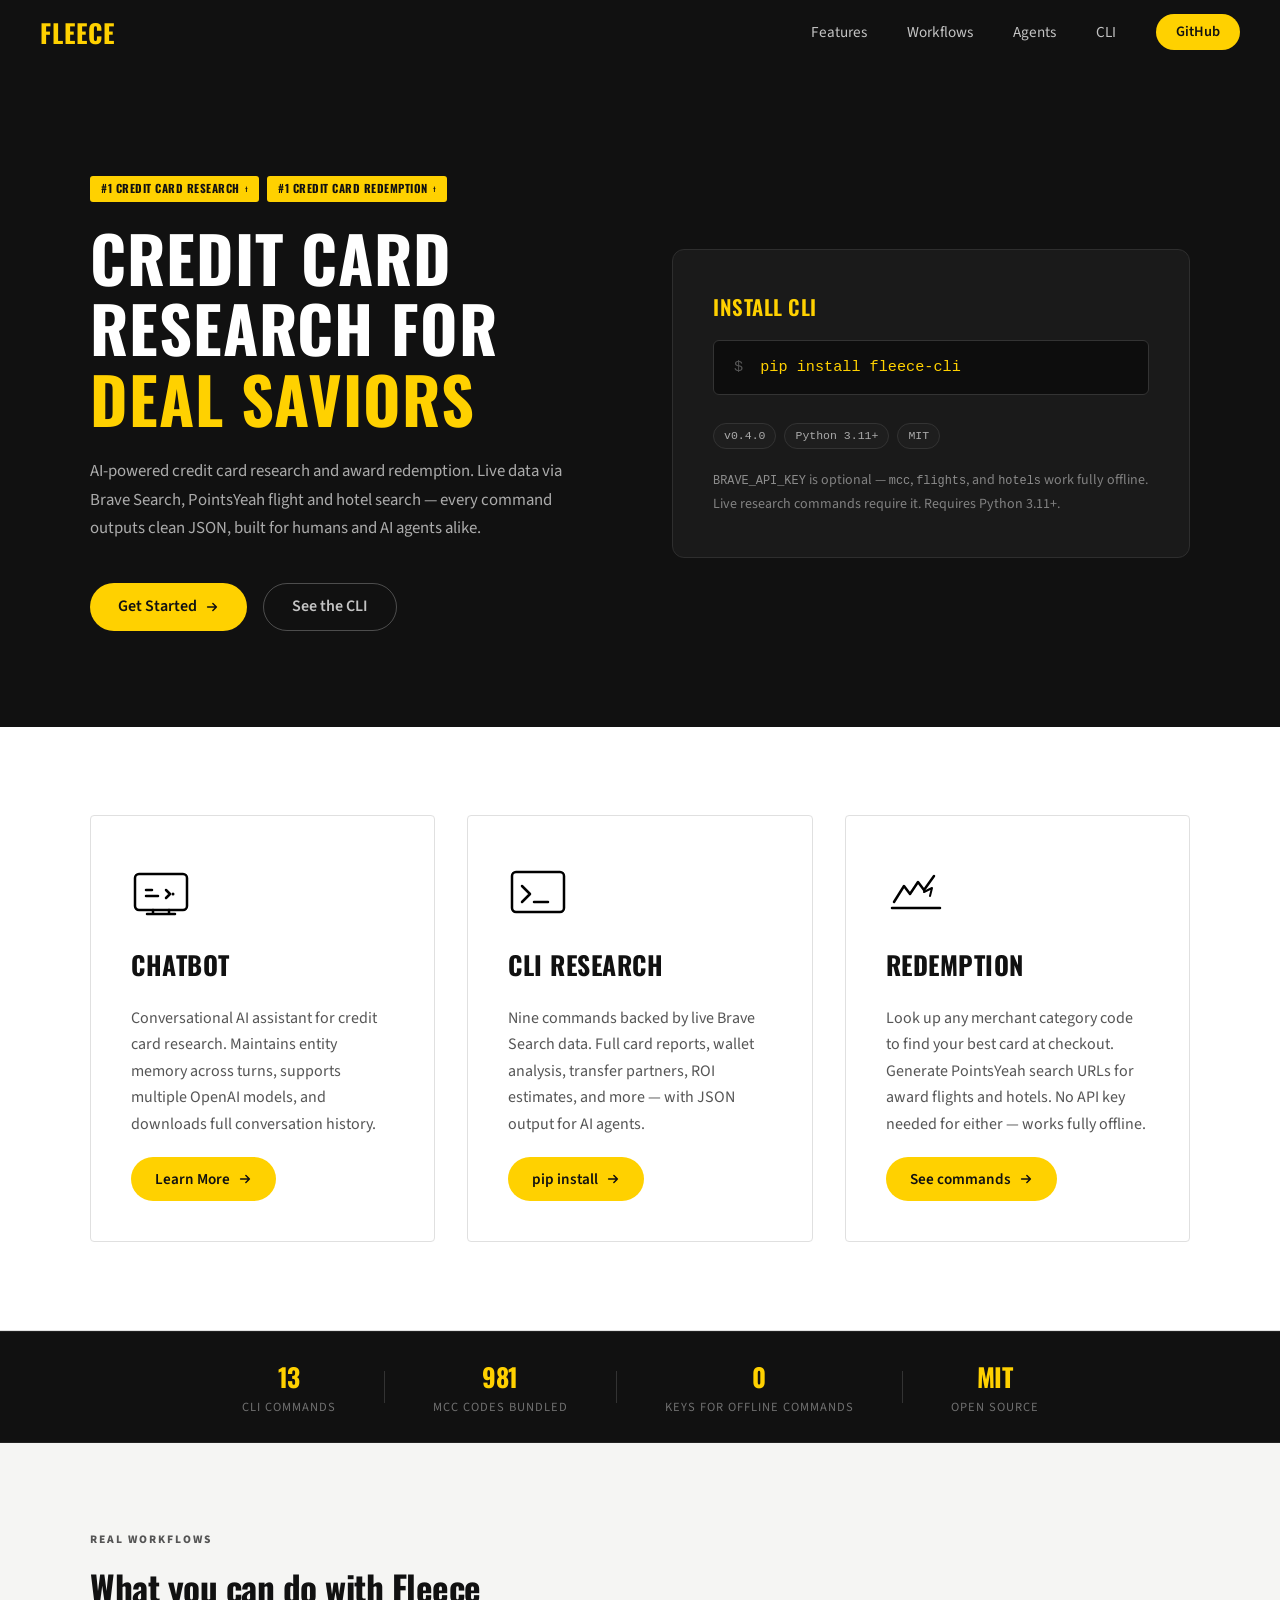
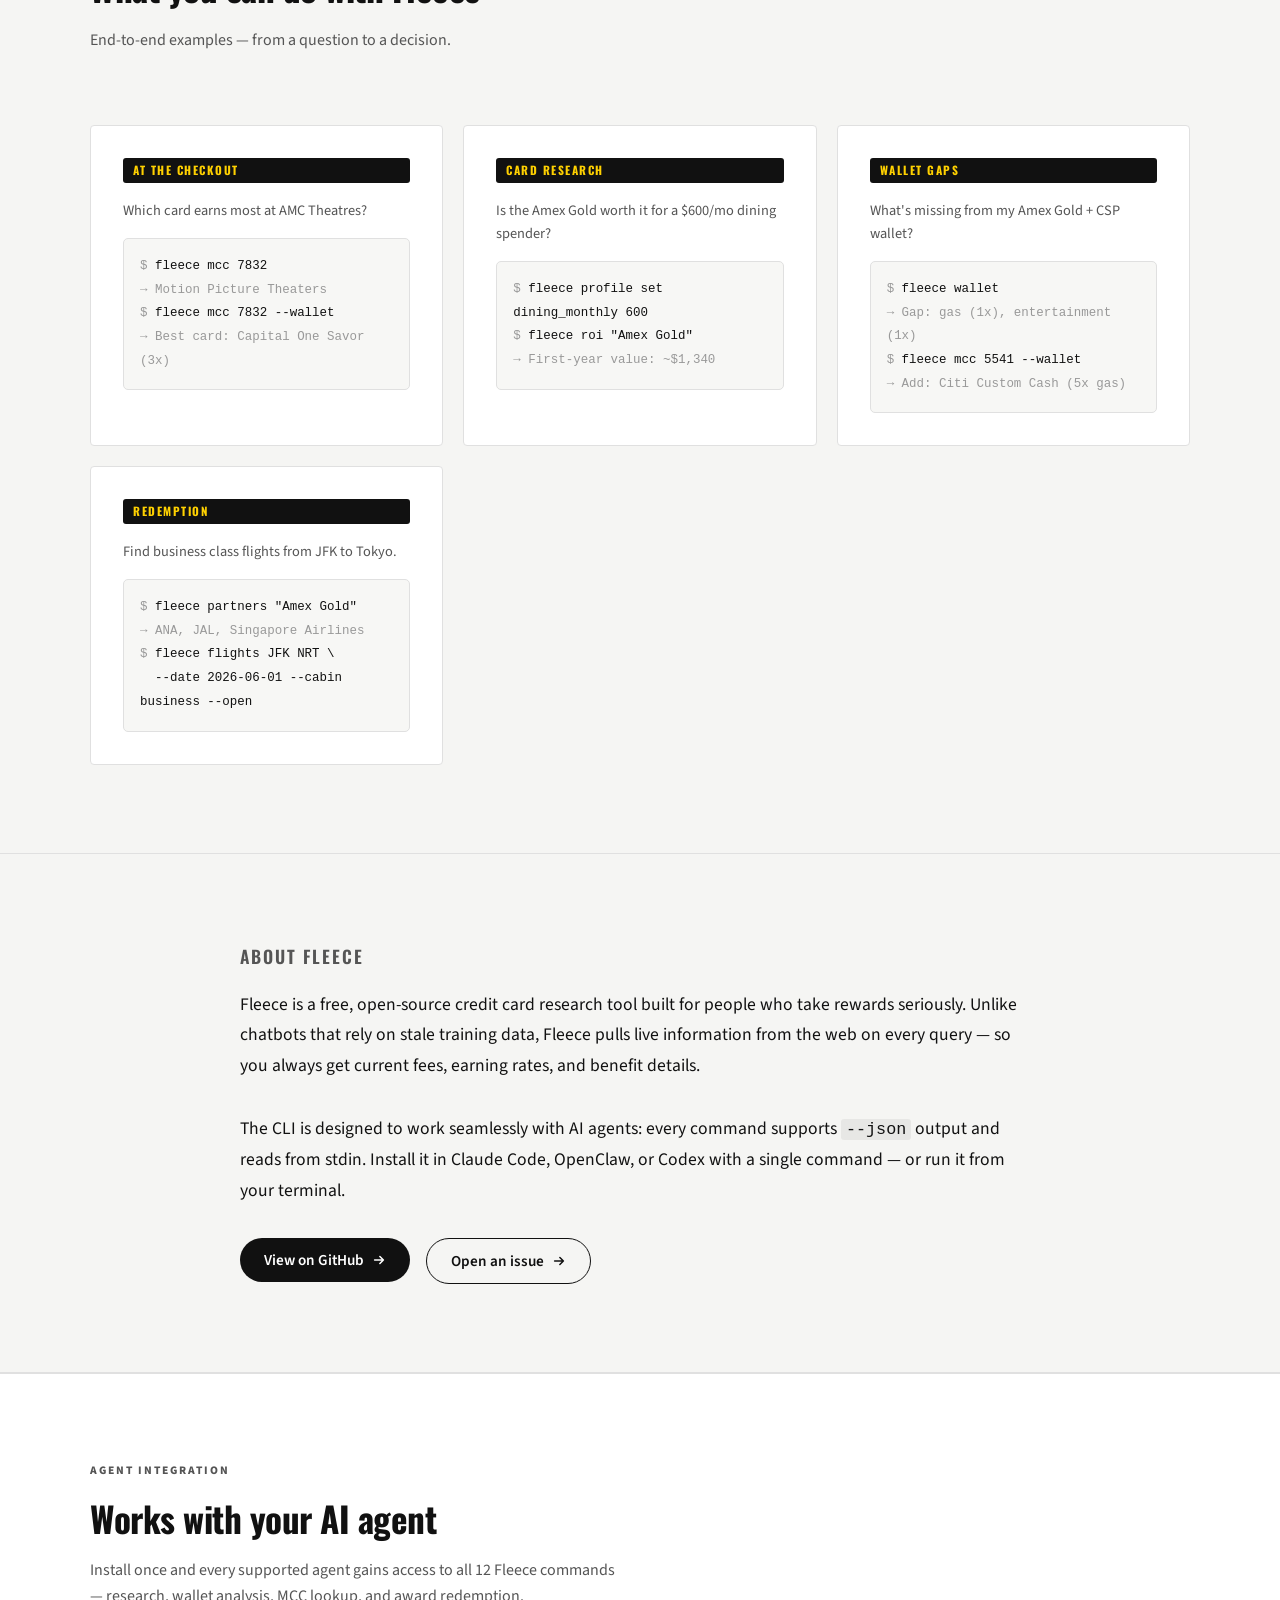
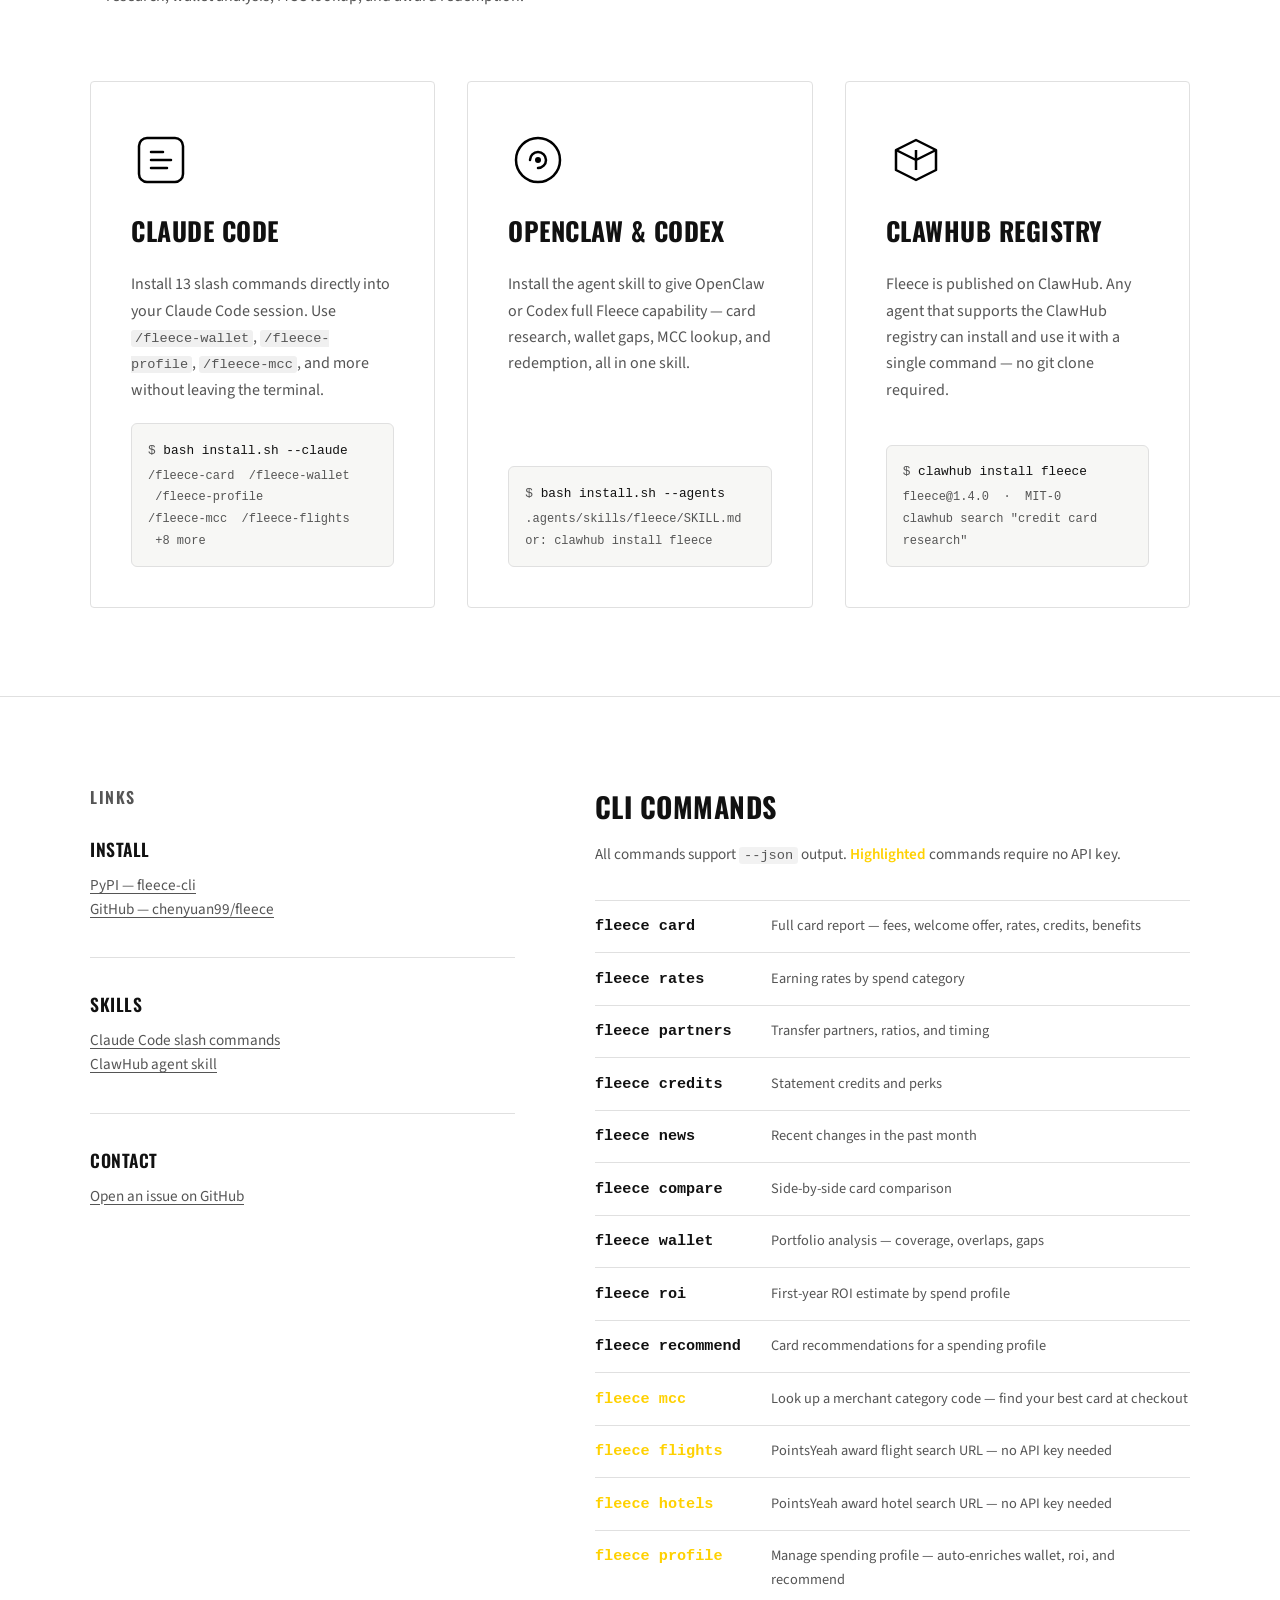
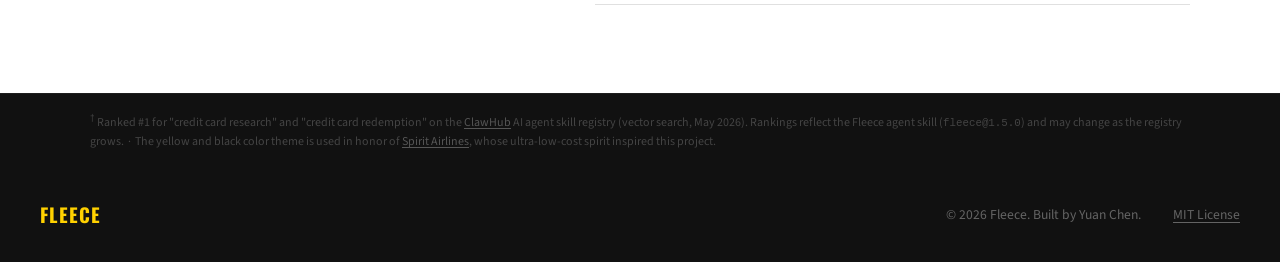
==== docs/index.html @ 9d98e30f "Add Spirit Airlines color tribute to footnote Co-Authored-By: Claude Sonnet 4.6 (1M context) <norepl" ====
<!DOCTYPE html>
<html lang="en">
<head>
  <meta charset="UTF-8" />
  <meta name="viewport" content="width=device-width, initial-scale=1.0" />

  <!-- Primary SEO -->
  <title>Fleece — Credit Card Research CLI & Rewards Optimizer</title>
  <meta name="description" content="Fleece is a free, open-source CLI that researches credit cards with live data. Compare Chase, Amex, Citi, and Capital One cards — earning rates, transfer partners, statement credits, ROI, and MCC-level merchant lookup. pip install fleece-cli." />
  <meta name="robots" content="index, follow" />
  <meta name="author" content="Yuan Chen" />
  <link rel="canonical" href="https://getfleece.io/" />
  <meta name="google-site-verification" content="9DkACCiooe0-omtkzGJUZJPqoG0HAj4QejFEom9wrGA" />

  <!-- Open Graph -->
  <meta property="og:type" content="website" />
  <meta property="og:url" content="https://getfleece.io/" />
  <meta property="og:title" content="Fleece — Credit Card Research CLI & Rewards Optimizer" />
  <meta property="og:description" content="Research credit cards with live data. Compare Chase, Amex, Citi, Capital One — earning rates, transfer partners, ROI, MCC lookup, and award flight search. Free and open source." />
  <meta property="og:site_name" content="Fleece" />

  <!-- Twitter Card -->
  <meta name="twitter:card" content="summary" />
  <meta name="twitter:title" content="Fleece — Credit Card Research CLI & Rewards Optimizer" />
  <meta name="twitter:description" content="Research credit cards with live data. Compare Chase, Amex, Citi, Capital One — earning rates, transfer partners, ROI, MCC lookup, and award flight search. Free and open source." />

  <!-- JSON-LD Structured Data -->
  <script type="application/ld+json">
  {
    "@context": "https://schema.org",
    "@type": "SoftwareApplication",
    "name": "Fleece",
    "alternateName": "fleece-cli",
    "applicationCategory": "FinanceApplication",
    "operatingSystem": "macOS, Linux, Windows",
    "programmingLanguage": "Python",
    "offers": {
      "@type": "Offer",
      "price": "0",
      "priceCurrency": "USD"
    },
    "description": "Fleece is an open-source credit card research CLI. Look up earning rates, transfer partners, statement credits, annual fees, and first-year ROI for Chase, Amex, Citi, Capital One, and all major US issuers. Includes offline MCC merchant category lookup and PointsYeah award flight and hotel search.",
    "url": "https://getfleece.io/",
    "downloadUrl": "https://pypi.org/project/fleece-cli/",
    "softwareVersion": "0.3.0",
    "license": "https://github.com/chenyuan99/fleece/blob/main/LICENSE",
    "codeRepository": "https://github.com/chenyuan99/fleece",
    "author": {
      "@type": "Person",
      "name": "Yuan Chen"
    },
    "keywords": "credit card research, rewards optimizer, transfer partners, MCC lookup, Chase Sapphire, Amex Gold, Citi, Capital One, points miles cash back"
  }
  </script>

  <link rel="preconnect" href="https://fonts.googleapis.com">
  <link rel="preconnect" href="https://fonts.gstatic.com" crossorigin>
  <link href="https://fonts.googleapis.com/css2?family=Oswald:wght@400;600;700&family=Source+Sans+3:wght@400;600&display=swap" rel="stylesheet">
  <style>
    *, *::before, *::after { box-sizing: border-box; margin: 0; padding: 0; }

    :root {
      --yellow: #FFD100;
      --black:  #111111;
      --white:  #FFFFFF;
      --gray:   #F5F5F3;
      --mid:    #555555;
      --border: #E0E0E0;
      --font-head: 'Oswald', sans-serif;
      --font-body: 'Source Sans 3', sans-serif;
    }

    html { scroll-behavior: smooth; }

    body {
      font-family: var(--font-body);
      font-size: 18px;
      color: var(--black);
      background: var(--white);
      line-height: 1.6;
    }

    a { color: inherit; }

    /* ── NAV ──────────────────────────────────── */
    nav {
      background: var(--black);
      display: flex;
      align-items: center;
      justify-content: space-between;
      padding: 0 2.5rem;
      height: 64px;
    }

    .nav-logo {
      font-family: var(--font-head);
      font-size: 1.6rem;
      font-weight: 700;
      color: var(--yellow);
      text-decoration: none;
      letter-spacing: 1px;
      text-transform: uppercase;
    }

    .nav-links {
      list-style: none;
      display: flex;
      gap: 2.5rem;
      align-items: center;
    }

    .nav-links a {
      font-family: var(--font-body);
      font-size: 0.95rem;
      color: rgba(255,255,255,0.75);
      text-decoration: none;
      transition: color 0.15s;
    }

    .nav-links a:hover { color: var(--yellow); }

    .nav-links .btn-pill {
      background: var(--yellow);
      color: var(--black);
      padding: 0.45rem 1.25rem;
      border-radius: 100px;
      font-weight: 600;
      font-size: 0.9rem;
    }

    .nav-links .btn-pill:hover { background: #e6bc00; color: var(--black); }

    /* ── HERO ─────────────────────────────────── */
    .hero {
      background: var(--black);
      padding: 7rem 2.5rem 6rem;
    }

    .hero-inner {
      max-width: 1100px;
      margin: 0 auto;
      display: grid;
      grid-template-columns: 1fr 1fr;
      gap: 4rem;
      align-items: center;
    }

    @media (max-width: 768px) {
      .hero-inner { grid-template-columns: 1fr; }
    }

    .hero h1 {
      font-family: var(--font-head);
      font-size: clamp(2.6rem, 5vw, 4rem);
      font-weight: 700;
      text-transform: uppercase;
      color: var(--white);
      line-height: 1.1;
      letter-spacing: 1px;
      margin-bottom: 1.5rem;
    }

    .hero h1 span { color: var(--yellow); }

    .hero p {
      color: rgba(255,255,255,0.65);
      font-size: 1.05rem;
      max-width: 480px;
      margin-bottom: 2.5rem;
      line-height: 1.7;
    }

    .hero-actions {
      display: flex;
      gap: 1rem;
      flex-wrap: wrap;
    }

    .btn-pill-dark {
      display: inline-flex;
      align-items: center;
      gap: 8px;
      background: var(--yellow);
      color: var(--black);
      padding: 0.65rem 1.75rem;
      border-radius: 100px;
      font-family: var(--font-body);
      font-size: 1rem;
      font-weight: 600;
      text-decoration: none;
      transition: background 0.15s;
    }

    .btn-pill-dark:hover { background: #e6bc00; }

    .btn-pill-outline {
      display: inline-flex;
      align-items: center;
      gap: 8px;
      background: transparent;
      color: rgba(255,255,255,0.75);
      padding: 0.65rem 1.75rem;
      border-radius: 100px;
      border: 1.5px solid rgba(255,255,255,0.25);
      font-family: var(--font-body);
      font-size: 1rem;
      font-weight: 600;
      text-decoration: none;
      transition: border-color 0.15s, color 0.15s;
    }

    .btn-pill-outline:hover { border-color: var(--yellow); color: var(--yellow); }

    /* hero right: install box */
    .hero-install-box {
      background: #1a1a1a;
      border: 1px solid #2e2e2e;
      border-radius: 12px;
      padding: 2.5rem;
    }

    .hero-install-box h2 {
      font-family: var(--font-head);
      font-size: 1.3rem;
      font-weight: 600;
      text-transform: uppercase;
      color: var(--yellow);
      letter-spacing: 0.5px;
      margin-bottom: 1rem;
    }

    .install-cmd {
      background: #0d0d0d;
      border: 1px solid #333;
      border-radius: 6px;
      padding: 0.9rem 1.25rem;
      font-family: 'Courier New', monospace;
      font-size: 0.95rem;
      color: var(--yellow);
      margin-bottom: 1.75rem;
    }

    .install-cmd span { color: #555; margin-right: 0.5rem; }

    .hero-install-box p {
      color: rgba(255,255,255,0.45);
      font-size: 0.875rem;
      margin: 0;
    }

    /* ── ICON CARDS SECTION ───────────────────── */
    .cards-section {
      background: var(--white);
      padding: 5.5rem 2.5rem;
      border-bottom: 1px solid var(--border);
    }

    .cards-inner {
      max-width: 1100px;
      margin: 0 auto;
      display: grid;
      grid-template-columns: 1fr 1fr;
      gap: 2rem;
    }

    @media (max-width: 768px) {
      .cards-inner { grid-template-columns: 1fr; }
    }

    .card {
      background: var(--white);
      border: 1.5px solid var(--border);
      border-radius: 4px;
      padding: 3rem 2.5rem 2.5rem;
      display: flex;
      flex-direction: column;
      gap: 1.25rem;
      transition: border-color 0.2s;
    }

    .card:hover { border-color: var(--black); }

    .card-icon {
      width: 60px;
      height: 60px;
      color: var(--black);
    }

    .card h3 {
      font-family: var(--font-head);
      font-size: 1.6rem;
      font-weight: 700;
      text-transform: uppercase;
      letter-spacing: 0.5px;
    }

    .card p {
      font-size: 1rem;
      color: var(--mid);
      line-height: 1.65;
      flex: 1;
    }

    .btn-arrow {
      display: inline-flex;
      align-items: center;
      gap: 8px;
      background: var(--yellow);
      color: var(--black);
      padding: 0.6rem 1.5rem;
      border-radius: 100px;
      font-family: var(--font-body);
      font-size: 0.95rem;
      font-weight: 600;
      text-decoration: none;
      align-self: flex-start;
      transition: background 0.15s;
    }

    .btn-arrow:hover { background: #e6bc00; }

    .btn-arrow svg { width: 14px; height: 14px; flex-shrink: 0; }

    /* ── ANNOUNCEMENT SECTION ─────────────────── */
    .announcement {
      background: var(--gray);
      padding: 5.5rem 2.5rem;
      border-bottom: 1px solid var(--border);
    }

    .announcement-inner {
      max-width: 800px;
      margin: 0 auto;
    }

    .announcement h2 {
      font-family: var(--font-head);
      font-size: 1.1rem;
      font-weight: 600;
      text-transform: uppercase;
      letter-spacing: 2px;
      color: var(--mid);
      margin-bottom: 1.25rem;
    }

    .announcement p {
      font-size: 1.1rem;
      color: var(--black);
      line-height: 1.75;
      margin-bottom: 2rem;
    }

    /* ── CONTACT SPLIT ────────────────────────── */
    .contact-section {
      background: var(--white);
      padding: 5.5rem 2.5rem;
    }

    .contact-inner {
      max-width: 1100px;
      margin: 0 auto;
      display: grid;
      grid-template-columns: 1fr 1.4fr;
      gap: 5rem;
      align-items: start;
    }

    @media (max-width: 768px) {
      .contact-inner { grid-template-columns: 1fr; gap: 2.5rem; }
    }

    .contact-section h2 {
      font-family: var(--font-head);
      font-size: 1.75rem;
      font-weight: 700;
      text-transform: uppercase;
      letter-spacing: 0.5px;
      margin-bottom: 0.75rem;
    }

    .contact-section > .contact-inner > div > p {
      color: var(--mid);
      font-size: 0.95rem;
      line-height: 1.65;
      margin-bottom: 2rem;
    }

    .cmd-list {
      display: flex;
      flex-direction: column;
      gap: 0;
    }

    .cmd-row {
      display: flex;
      align-items: baseline;
      gap: 1rem;
      padding: 0.85rem 0;
      border-bottom: 1px solid var(--border);
    }

    .cmd-row:first-child { border-top: 1px solid var(--border); }

    .cmd-name {
      font-family: 'Courier New', monospace;
      font-size: 0.95rem;
      font-weight: 700;
      color: var(--black);
      min-width: 160px;
    }

    .cmd-desc {
      font-size: 0.9rem;
      color: var(--mid);
    }

    .contact-left h2 {
      font-family: var(--font-head);
      font-size: 1rem;
      font-weight: 600;
      text-transform: uppercase;
      letter-spacing: 1.5px;
      color: var(--mid);
      margin-bottom: 1.5rem;
    }

    .link-block {
      margin-bottom: 2.25rem;
    }

    .link-block h3 {
      font-family: var(--font-head);
      font-size: 1.1rem;
      font-weight: 600;
      text-transform: uppercase;
      letter-spacing: 0.5px;
      margin-bottom: 0.6rem;
    }

    .link-block a {
      font-size: 0.95rem;
      color: var(--mid);
      text-decoration: underline;
      text-underline-offset: 3px;
      display: block;
      line-height: 1.6;
    }

    .link-block a:hover { color: var(--black); }

    hr.divider {
      border: none;
      border-top: 1px solid var(--border);
      margin: 2rem 0;
    }

    /* ── FOOTER ───────────────────────────────── */
    footer {
      background: var(--black);
      padding: 2rem 2.5rem;
      display: flex;
      align-items: center;
      justify-content: space-between;
      gap: 1rem;
      flex-wrap: wrap;
    }

    .footer-logo {
      font-family: var(--font-head);
      font-size: 1.2rem;
      font-weight: 700;
      color: var(--yellow);
      text-transform: uppercase;
      letter-spacing: 1px;
      text-decoration: none;
    }

    .footer-right {
      display: flex;
      align-items: center;
      gap: 2rem;
    }

    .footer-copy {
      color: rgba(255,255,255,0.35);
      font-size: 0.85rem;
    }

    .footer-right a {
      color: rgba(255,255,255,0.35);
      font-size: 0.85rem;
      text-decoration: underline;
      text-underline-offset: 3px;
    }

    .footer-right a:hover { color: var(--yellow); }
  </style>
</head>
<body>

<!-- NAV -->
<nav>
  <a class="nav-logo" href="#">Fleece</a>
  <ul class="nav-links">
    <li><a href="#features">Features</a></li>
    <li><a href="#workflows">Workflows</a></li>
    <li><a href="#agents">Agents</a></li>
    <li><a href="#commands">CLI</a></li>
    <li><a href="https://github.com/chenyuan99/fleece" target="_blank" class="btn-pill">GitHub</a></li>
  </ul>
</nav>

<!-- HERO -->
<section class="hero">
  <div class="hero-inner">
    <div>
      <div style="display:flex;gap:8px;margin-bottom:1.25rem;flex-wrap:wrap;">
        <span style="display:inline-flex;align-items:center;gap:5px;background:var(--yellow);color:var(--black);font-family:var(--font-head);font-size:0.7rem;font-weight:700;letter-spacing:0.5px;text-transform:uppercase;padding:4px 11px;border-radius:3px;">#1 Credit Card Research <sup style="font-size:0.6em;">†</sup></span>
        <span style="display:inline-flex;align-items:center;gap:5px;background:var(--yellow);color:var(--black);font-family:var(--font-head);font-size:0.7rem;font-weight:700;letter-spacing:0.5px;text-transform:uppercase;padding:4px 11px;border-radius:3px;">#1 Credit Card Redemption <sup style="font-size:0.6em;">†</sup></span>
      </div>
      <h1>Credit card research for <span>deal saviors</span></h1>
      <p>AI-powered credit card research and award redemption. Live data via Brave Search, PointsYeah flight and hotel search — every command outputs clean JSON, built for humans and AI agents alike.</p>
      <div class="hero-actions">
        <a class="btn-pill-dark" href="https://github.com/chenyuan99/fleece" target="_blank">
          Get Started
          <svg viewBox="0 0 16 16" fill="none" width="14" height="14"><path d="M3 8h10M9 4l4 4-4 4" stroke="currentColor" stroke-width="1.75" stroke-linecap="round" stroke-linejoin="round"/></svg>
        </a>
        <a class="btn-pill-outline" href="#commands">See the CLI</a>
      </div>
    </div>
    <div class="hero-install-box">
      <h2>Install CLI</h2>
      <div class="install-cmd"><span>$</span> pip install fleece-cli</div>
      <div style="display:flex;gap:8px;margin-bottom:1.25rem;flex-wrap:wrap;">
        <span style="background:#1e1e1e;border:1px solid #333;color:#aaa;font-family:'Courier New',monospace;font-size:0.72rem;padding:3px 10px;border-radius:20px;">v0.4.0</span>
        <span style="background:#1e1e1e;border:1px solid #333;color:#aaa;font-family:'Courier New',monospace;font-size:0.72rem;padding:3px 10px;border-radius:20px;">Python 3.11+</span>
        <span style="background:#1e1e1e;border:1px solid #333;color:#aaa;font-family:'Courier New',monospace;font-size:0.72rem;padding:3px 10px;border-radius:20px;">MIT</span>
      </div>
      <p><code style="color:rgba(255,255,255,0.5);font-size:0.85em">BRAVE_API_KEY</code> is optional — <code style="color:rgba(255,255,255,0.5);font-size:0.85em">mcc</code>, <code style="color:rgba(255,255,255,0.5);font-size:0.85em">flights</code>, and <code style="color:rgba(255,255,255,0.5);font-size:0.85em">hotels</code> work fully offline. Live research commands require it. Requires Python 3.11+.</p>
    </div>
  </div>
</section>

<!-- FEATURE CARDS -->
<section class="cards-section" id="features">
  <div class="cards-inner" style="grid-template-columns: repeat(3, 1fr);">

    <div class="card">
      <svg class="card-icon" viewBox="0 0 60 60" fill="none" xmlns="http://www.w3.org/2000/svg">
        <rect x="4" y="10" width="52" height="36" rx="4" stroke="black" stroke-width="2.5"/>
        <path d="M15 26h6M15 32h12M35 26l4 4-4 4" stroke="black" stroke-width="2.5" stroke-linecap="round" stroke-linejoin="round"/>
        <circle cx="42" cy="30" r="1.5" fill="black"/>
        <path d="M22 46v4M38 46v4M16 50h28" stroke="black" stroke-width="2.5" stroke-linecap="round"/>
      </svg>
      <h3>Chatbot</h3>
      <p>Conversational AI assistant for credit card research. Maintains entity memory across turns, supports multiple OpenAI models, and downloads full conversation history.</p>
      <a class="btn-arrow" href="https://github.com/chenyuan99/fleece" target="_blank">
        Learn More
        <svg viewBox="0 0 16 16" fill="none"><path d="M3 8h10M9 4l4 4-4 4" stroke="currentColor" stroke-width="1.75" stroke-linecap="round" stroke-linejoin="round"/></svg>
      </a>
    </div>

    <div class="card">
      <svg class="card-icon" viewBox="0 0 60 60" fill="none" xmlns="http://www.w3.org/2000/svg">
        <rect x="4" y="8" width="52" height="40" rx="4" stroke="black" stroke-width="2.5"/>
        <path d="M14 22l8 8-8 8M26 38h14" stroke="black" stroke-width="2.5" stroke-linecap="round" stroke-linejoin="round"/>
      </svg>
      <h3>CLI Research</h3>
      <p>Nine commands backed by live Brave Search data. Full card reports, wallet analysis, transfer partners, ROI estimates, and more — with JSON output for AI agents.</p>
      <a class="btn-arrow" href="https://pypi.org/project/fleece-cli/" target="_blank">
        pip install
        <svg viewBox="0 0 16 16" fill="none"><path d="M3 8h10M9 4l4 4-4 4" stroke="currentColor" stroke-width="1.75" stroke-linecap="round" stroke-linejoin="round"/></svg>
      </a>
    </div>

    <div class="card">
      <svg class="card-icon" viewBox="0 0 60 60" fill="none" xmlns="http://www.w3.org/2000/svg">
        <path d="M8 38l10-16 6 8 8-12 6 8 10-14" stroke="black" stroke-width="2.5" stroke-linecap="round" stroke-linejoin="round"/>
        <path d="M6 44h48" stroke="black" stroke-width="2.5" stroke-linecap="round"/>
        <path d="M38 28l8-4-2 8" stroke="black" stroke-width="2" stroke-linecap="round" stroke-linejoin="round"/>
      </svg>
      <h3>Redemption</h3>
      <p>Look up any merchant category code to find your best card at checkout. Generate PointsYeah search URLs for award flights and hotels. No API key needed for either — works fully offline.</p>
      <a class="btn-arrow" href="#commands" >
        See commands
        <svg viewBox="0 0 16 16" fill="none"><path d="M3 8h10M9 4l4 4-4 4" stroke="currentColor" stroke-width="1.75" stroke-linecap="round" stroke-linejoin="round"/></svg>
      </a>
    </div>

  </div>
</section>

<!-- STATS STRIP -->
<div style="background:var(--black);padding:1.5rem 2.5rem;display:flex;align-items:center;justify-content:center;gap:3rem;flex-wrap:wrap;border-top:1px solid #222;border-bottom:1px solid #222;">
  <div style="text-align:center;">
    <div style="font-family:var(--font-head);font-size:1.6rem;font-weight:700;color:var(--yellow);letter-spacing:-0.5px;">13</div>
    <div style="font-size:0.78rem;color:rgba(255,255,255,0.4);margin-top:2px;text-transform:uppercase;letter-spacing:1px;">CLI commands</div>
  </div>
  <div style="width:1px;height:32px;background:#333;"></div>
  <div style="text-align:center;">
    <div style="font-family:var(--font-head);font-size:1.6rem;font-weight:700;color:var(--yellow);letter-spacing:-0.5px;">981</div>
    <div style="font-size:0.78rem;color:rgba(255,255,255,0.4);margin-top:2px;text-transform:uppercase;letter-spacing:1px;">MCC codes bundled</div>
  </div>
  <div style="width:1px;height:32px;background:#333;"></div>
  <div style="text-align:center;">
    <div style="font-family:var(--font-head);font-size:1.6rem;font-weight:700;color:var(--yellow);letter-spacing:-0.5px;">0</div>
    <div style="font-size:0.78rem;color:rgba(255,255,255,0.4);margin-top:2px;text-transform:uppercase;letter-spacing:1px;">keys for offline commands</div>
  </div>
  <div style="width:1px;height:32px;background:#333;"></div>
  <div style="text-align:center;">
    <div style="font-family:var(--font-head);font-size:1.6rem;font-weight:700;color:var(--yellow);letter-spacing:-0.5px;">MIT</div>
    <div style="font-size:0.78rem;color:rgba(255,255,255,0.4);margin-top:2px;text-transform:uppercase;letter-spacing:1px;">open source</div>
  </div>
</div>

<!-- WORKFLOWS -->
<section class="cards-section" id="workflows" style="background:var(--gray);border-bottom:1px solid var(--border);">
  <div style="max-width:1100px;margin:0 auto;padding:0 0 2rem;">
    <p class="section-label" style="color:var(--mid);font-size:0.72rem;font-weight:800;letter-spacing:2px;text-transform:uppercase;margin-bottom:0.6rem;">Real workflows</p>
    <h2 style="font-family:var(--font-head);font-size:clamp(1.75rem,3vw,2.2rem);font-weight:900;letter-spacing:-0.5px;margin-bottom:0.75rem;">What you can do with Fleece</h2>
    <p style="font-size:1rem;color:var(--mid);max-width:540px;margin-bottom:2.5rem;">End-to-end examples — from a question to a decision.</p>
  </div>

  <div style="max-width:1100px;margin:0 auto;display:grid;grid-template-columns:repeat(auto-fill,minmax(320px,1fr));gap:1.25rem;">

    <div style="background:var(--white);border:1.5px solid var(--border);border-radius:4px;padding:2rem;display:flex;flex-direction:column;gap:1rem;">
      <div style="font-family:var(--font-head);font-size:0.72rem;font-weight:700;letter-spacing:1.5px;text-transform:uppercase;color:var(--yellow);background:var(--black);display:inline-block;padding:3px 10px;border-radius:3px;">At the checkout</div>
      <p style="font-size:0.9rem;color:var(--mid);line-height:1.6;">Which card earns most at AMC Theatres?</p>
      <div style="font-family:'Courier New',monospace;font-size:0.78rem;background:#f7f7f5;border:1px solid var(--border);border-radius:5px;padding:1rem;line-height:1.9;">
        <div><span style="color:#999">$</span> fleece mcc 7832</div>
        <div style="color:#999">→ Motion Picture Theaters</div>
        <div><span style="color:#999">$</span> fleece mcc 7832 --wallet</div>
        <div style="color:#999">→ Best card: Capital One Savor (3x)</div>
      </div>
    </div>

    <div style="background:var(--white);border:1.5px solid var(--border);border-radius:4px;padding:2rem;display:flex;flex-direction:column;gap:1rem;">
      <div style="font-family:var(--font-head);font-size:0.72rem;font-weight:700;letter-spacing:1.5px;text-transform:uppercase;color:var(--yellow);background:var(--black);display:inline-block;padding:3px 10px;border-radius:3px;">Card research</div>
      <p style="font-size:0.9rem;color:var(--mid);line-height:1.6;">Is the Amex Gold worth it for a $600/mo dining spender?</p>
      <div style="font-family:'Courier New',monospace;font-size:0.78rem;background:#f7f7f5;border:1px solid var(--border);border-radius:5px;padding:1rem;line-height:1.9;">
        <div><span style="color:#999">$</span> fleece profile set dining_monthly 600</div>
        <div><span style="color:#999">$</span> fleece roi "Amex Gold"</div>
        <div style="color:#999">→ First-year value: ~$1,340</div>
      </div>
    </div>

    <div style="background:var(--white);border:1.5px solid var(--border);border-radius:4px;padding:2rem;display:flex;flex-direction:column;gap:1rem;">
      <div style="font-family:var(--font-head);font-size:0.72rem;font-weight:700;letter-spacing:1.5px;text-transform:uppercase;color:var(--yellow);background:var(--black);display:inline-block;padding:3px 10px;border-radius:3px;">Wallet gaps</div>
      <p style="font-size:0.9rem;color:var(--mid);line-height:1.6;">What's missing from my Amex Gold + CSP wallet?</p>
      <div style="font-family:'Courier New',monospace;font-size:0.78rem;background:#f7f7f5;border:1px solid var(--border);border-radius:5px;padding:1rem;line-height:1.9;">
        <div><span style="color:#999">$</span> fleece wallet</div>
        <div style="color:#999">→ Gap: gas (1x), entertainment (1x)</div>
        <div><span style="color:#999">$</span> fleece mcc 5541 --wallet</div>
        <div style="color:#999">→ Add: Citi Custom Cash (5x gas)</div>
      </div>
    </div>

    <div style="background:var(--white);border:1.5px solid var(--border);border-radius:4px;padding:2rem;display:flex;flex-direction:column;gap:1rem;">
      <div style="font-family:var(--font-head);font-size:0.72rem;font-weight:700;letter-spacing:1.5px;text-transform:uppercase;color:var(--yellow);background:var(--black);display:inline-block;padding:3px 10px;border-radius:3px;">Redemption</div>
      <p style="font-size:0.9rem;color:var(--mid);line-height:1.6;">Find business class flights from JFK to Tokyo.</p>
      <div style="font-family:'Courier New',monospace;font-size:0.78rem;background:#f7f7f5;border:1px solid var(--border);border-radius:5px;padding:1rem;line-height:1.9;">
        <div><span style="color:#999">$</span> fleece partners "Amex Gold"</div>
        <div style="color:#999">→ ANA, JAL, Singapore Airlines</div>
        <div><span style="color:#999">$</span> fleece flights JFK NRT \</div>
        <div><span style="color:#999">&nbsp;&nbsp;</span>--date 2026-06-01 --cabin business --open</div>
      </div>
    </div>

  </div>
</section>

<!-- ABOUT -->
<section class="announcement">
  <div class="announcement-inner">
    <h2>About Fleece</h2>
    <p>Fleece is a free, open-source credit card research tool built for people who take rewards seriously. Unlike chatbots that rely on stale training data, Fleece pulls live information from the web on every query — so you always get current fees, earning rates, and benefit details.</p>
    <p style="margin-top:1rem;">The CLI is designed to work seamlessly with AI agents: every command supports <code style="font-size:0.95em;background:rgba(0,0,0,0.06);padding:1px 5px;border-radius:3px">--json</code> output and reads from stdin. Install it in Claude Code, OpenClaw, or Codex with a single command — or run it from your terminal.</p>
    <div style="display:flex;gap:1rem;margin-top:2rem;flex-wrap:wrap;">
      <a class="btn-arrow" href="https://github.com/chenyuan99/fleece" target="_blank" style="background:var(--black);color:var(--white);">
        View on GitHub
        <svg viewBox="0 0 16 16" fill="none" width="14" height="14"><path d="M3 8h10M9 4l4 4-4 4" stroke="currentColor" stroke-width="1.75" stroke-linecap="round" stroke-linejoin="round"/></svg>
      </a>
      <a class="btn-arrow" href="https://github.com/chenyuan99/fleece/issues" target="_blank" style="background:transparent;color:var(--black);border:1.5px solid var(--black);">
        Open an issue
        <svg viewBox="0 0 16 16" fill="none" width="14" height="14"><path d="M3 8h10M9 4l4 4-4 4" stroke="currentColor" stroke-width="1.75" stroke-linecap="round" stroke-linejoin="round"/></svg>
      </a>
    </div>
  </div>
</section>

<!-- AGENT INTEGRATION -->
<section class="cards-section" id="agents" style="border-top: 1px solid var(--border);">
  <div style="max-width:1100px;margin:0 auto;padding:0 0 2rem;">
    <p class="section-label" style="color:var(--mid);font-size:0.72rem;font-weight:800;letter-spacing:2px;text-transform:uppercase;margin-bottom:0.6rem;">Agent Integration</p>
    <h2 style="font-family:var(--font-head);font-size:clamp(1.75rem,3vw,2.2rem);font-weight:900;letter-spacing:-0.5px;margin-bottom:0.75rem;">Works with your AI agent</h2>
    <p style="font-size:1rem;color:var(--mid);max-width:540px;margin-bottom:2.5rem;">Install once and every supported agent gains access to all 12 Fleece commands — research, wallet analysis, MCC lookup, and award redemption.</p>
  </div>

  <div class="cards-inner" style="grid-template-columns: repeat(3, 1fr);">

    <div class="card">
      <svg class="card-icon" viewBox="0 0 60 60" fill="none" xmlns="http://www.w3.org/2000/svg">
        <rect x="8" y="8" width="44" height="44" rx="8" stroke="black" stroke-width="2.5"/>
        <path d="M20 30h20M20 22h12M20 38h16" stroke="black" stroke-width="2.5" stroke-linecap="round"/>
      </svg>
      <h3>Claude Code</h3>
      <p>Install 13 slash commands directly into your Claude Code session. Use <code style="font-size:0.85em;background:#f0f0f0;padding:1px 4px;border-radius:3px">/fleece-wallet</code>, <code style="font-size:0.85em;background:#f0f0f0;padding:1px 4px;border-radius:3px">/fleece-profile</code>, <code style="font-size:0.85em;background:#f0f0f0;padding:1px 4px;border-radius:3px">/fleece-mcc</code>, and more without leaving the terminal.</p>
      <div style="font-family:'Courier New',monospace;font-size:0.8rem;background:#f7f7f5;border:1px solid var(--border);border-radius:6px;padding:0.9rem 1rem;line-height:1.8;">
        <div><span style="color:var(--mid)">$</span> bash install.sh --claude</div>
        <div style="color:var(--mid);font-size:0.75rem;margin-top:4px">/fleece-card &nbsp;/fleece-wallet &nbsp;/fleece-profile</div>
        <div style="color:var(--mid);font-size:0.75rem">/fleece-mcc &nbsp;/fleece-flights &nbsp;+8 more</div>
      </div>
    </div>

    <div class="card">
      <svg class="card-icon" viewBox="0 0 60 60" fill="none" xmlns="http://www.w3.org/2000/svg">
        <circle cx="30" cy="30" r="22" stroke="black" stroke-width="2.5"/>
        <path d="M22 30c0-4.4 3.6-8 8-8s8 3.6 8 8-3.6 8-8 8" stroke="black" stroke-width="2.5" stroke-linecap="round"/>
        <circle cx="30" cy="30" r="3" fill="black"/>
      </svg>
      <h3>OpenClaw &amp; Codex</h3>
      <p>Install the agent skill to give OpenClaw or Codex full Fleece capability — card research, wallet gaps, MCC lookup, and redemption, all in one skill.</p>
      <div style="font-family:'Courier New',monospace;font-size:0.8rem;background:#f7f7f5;border:1px solid var(--border);border-radius:6px;padding:0.9rem 1rem;line-height:1.8;">
        <div><span style="color:var(--mid)">$</span> bash install.sh --agents</div>
        <div style="color:var(--mid);font-size:0.75rem;margin-top:4px">.agents/skills/fleece/SKILL.md</div>
        <div style="color:var(--mid);font-size:0.75rem">or: clawhub install fleece</div>
      </div>
    </div>

    <div class="card">
      <svg class="card-icon" viewBox="0 0 60 60" fill="none" xmlns="http://www.w3.org/2000/svg">
        <path d="M10 20l20-10 20 10v20L30 50 10 40V20z" stroke="black" stroke-width="2.5" stroke-linejoin="round"/>
        <path d="M30 40V20M10 20l20 10 20-10" stroke="black" stroke-width="2.5" stroke-linejoin="round"/>
      </svg>
      <h3>ClawHub Registry</h3>
      <p>Fleece is published on ClawHub. Any agent that supports the ClawHub registry can install and use it with a single command — no git clone required.</p>
      <div style="font-family:'Courier New',monospace;font-size:0.8rem;background:#f7f7f5;border:1px solid var(--border);border-radius:6px;padding:0.9rem 1rem;line-height:1.8;">
        <div><span style="color:var(--mid)">$</span> clawhub install fleece</div>
        <div style="color:var(--mid);font-size:0.75rem;margin-top:4px">fleece@1.4.0 &nbsp;·&nbsp; MIT-0</div>
        <div style="color:var(--mid);font-size:0.75rem">clawhub search "credit card research"</div>
      </div>
    </div>

  </div>
</section>

<!-- COMMANDS + LINKS -->
<section class="contact-section" id="commands">
  <div class="contact-inner">

    <div class="contact-left">
      <h2>Links</h2>

      <div class="link-block">
        <h3>Install</h3>
        <a href="https://pypi.org/project/fleece-cli/" target="_blank">PyPI — fleece-cli</a>
        <a href="https://github.com/chenyuan99/fleece" target="_blank">GitHub — chenyuan99/fleece</a>
      </div>

      <hr class="divider">

      <div class="link-block">
        <h3>Skills</h3>
        <a href="https://github.com/chenyuan99/fleece/tree/main/.claude/skills" target="_blank">Claude Code slash commands</a>
        <a href="https://github.com/chenyuan99/fleece/tree/main/.agents/skills/fleece" target="_blank">ClawHub agent skill</a>
      </div>

      <hr class="divider">

      <div class="link-block">
        <h3>Contact</h3>
        <a href="https://github.com/chenyuan99/fleece/issues" target="_blank">Open an issue on GitHub</a>
      </div>
    </div>

    <div>
      <h2>CLI Commands</h2>
      <p>All commands support <code style="font-size:0.9em;background:rgba(0,0,0,0.05);padding:1px 5px;border-radius:3px">--json</code> output. <span style="color:var(--yellow);font-weight:600;">Highlighted</span> commands require no API key.</p>

      <div class="cmd-list">
        <div class="cmd-row"><span class="cmd-name">fleece card</span><span class="cmd-desc">Full card report — fees, welcome offer, rates, credits, benefits</span></div>
        <div class="cmd-row"><span class="cmd-name">fleece rates</span><span class="cmd-desc">Earning rates by spend category</span></div>
        <div class="cmd-row"><span class="cmd-name">fleece partners</span><span class="cmd-desc">Transfer partners, ratios, and timing</span></div>
        <div class="cmd-row"><span class="cmd-name">fleece credits</span><span class="cmd-desc">Statement credits and perks</span></div>
        <div class="cmd-row"><span class="cmd-name">fleece news</span><span class="cmd-desc">Recent changes in the past month</span></div>
        <div class="cmd-row"><span class="cmd-name">fleece compare</span><span class="cmd-desc">Side-by-side card comparison</span></div>
        <div class="cmd-row"><span class="cmd-name">fleece wallet</span><span class="cmd-desc">Portfolio analysis — coverage, overlaps, gaps</span></div>
        <div class="cmd-row"><span class="cmd-name">fleece roi</span><span class="cmd-desc">First-year ROI estimate by spend profile</span></div>
        <div class="cmd-row"><span class="cmd-name">fleece recommend</span><span class="cmd-desc">Card recommendations for a spending profile</span></div>
        <div class="cmd-row"><span class="cmd-name" style="color:var(--yellow)">fleece mcc</span><span class="cmd-desc">Look up a merchant category code — find your best card at checkout</span></div>
        <div class="cmd-row"><span class="cmd-name" style="color:var(--yellow)">fleece flights</span><span class="cmd-desc">PointsYeah award flight search URL — no API key needed</span></div>
        <div class="cmd-row"><span class="cmd-name" style="color:var(--yellow)">fleece hotels</span><span class="cmd-desc">PointsYeah award hotel search URL — no API key needed</span></div>
        <div class="cmd-row"><span class="cmd-name" style="color:var(--yellow)">fleece profile</span><span class="cmd-desc">Manage spending profile — auto-enriches wallet, roi, and recommend</span></div>
      </div>
    </div>

  </div>
</section>

<!-- FOOTNOTE -->
<div style="background:var(--black);border-top:1px solid #1e1e1e;padding:1rem 2.5rem;">
  <p style="font-size:0.75rem;color:#444;max-width:1100px;margin:0 auto;line-height:1.6;">
    <sup>†</sup> Ranked #1 for "credit card research" and "credit card redemption" on the <a href="https://clawhub.ai" target="_blank" style="color:#555;text-decoration:underline;text-underline-offset:2px;">ClawHub</a> AI agent skill registry (vector search, May 2026). Rankings reflect the Fleece agent skill (<code style="font-size:0.9em">fleece@1.5.0</code>) and may change as the registry grows. &nbsp;·&nbsp; The yellow and black color theme is used in honor of <a href="https://www.spiritrestructuring.com/" target="_blank" style="color:#555;text-decoration:underline;text-underline-offset:2px;">Spirit Airlines</a>, whose ultra-low-cost spirit inspired this project.
  </p>
</div>

<!-- FOOTER -->
<footer>
  <a class="footer-logo" href="#">Fleece</a>
  <div class="footer-right">
    <span class="footer-copy">© 2026 Fleece. Built by Yuan Chen.</span>
    <a href="https://github.com/chenyuan99/fleece/blob/main/LICENSE" target="_blank">MIT License</a>
  </div>
</footer>

</body>
</html>
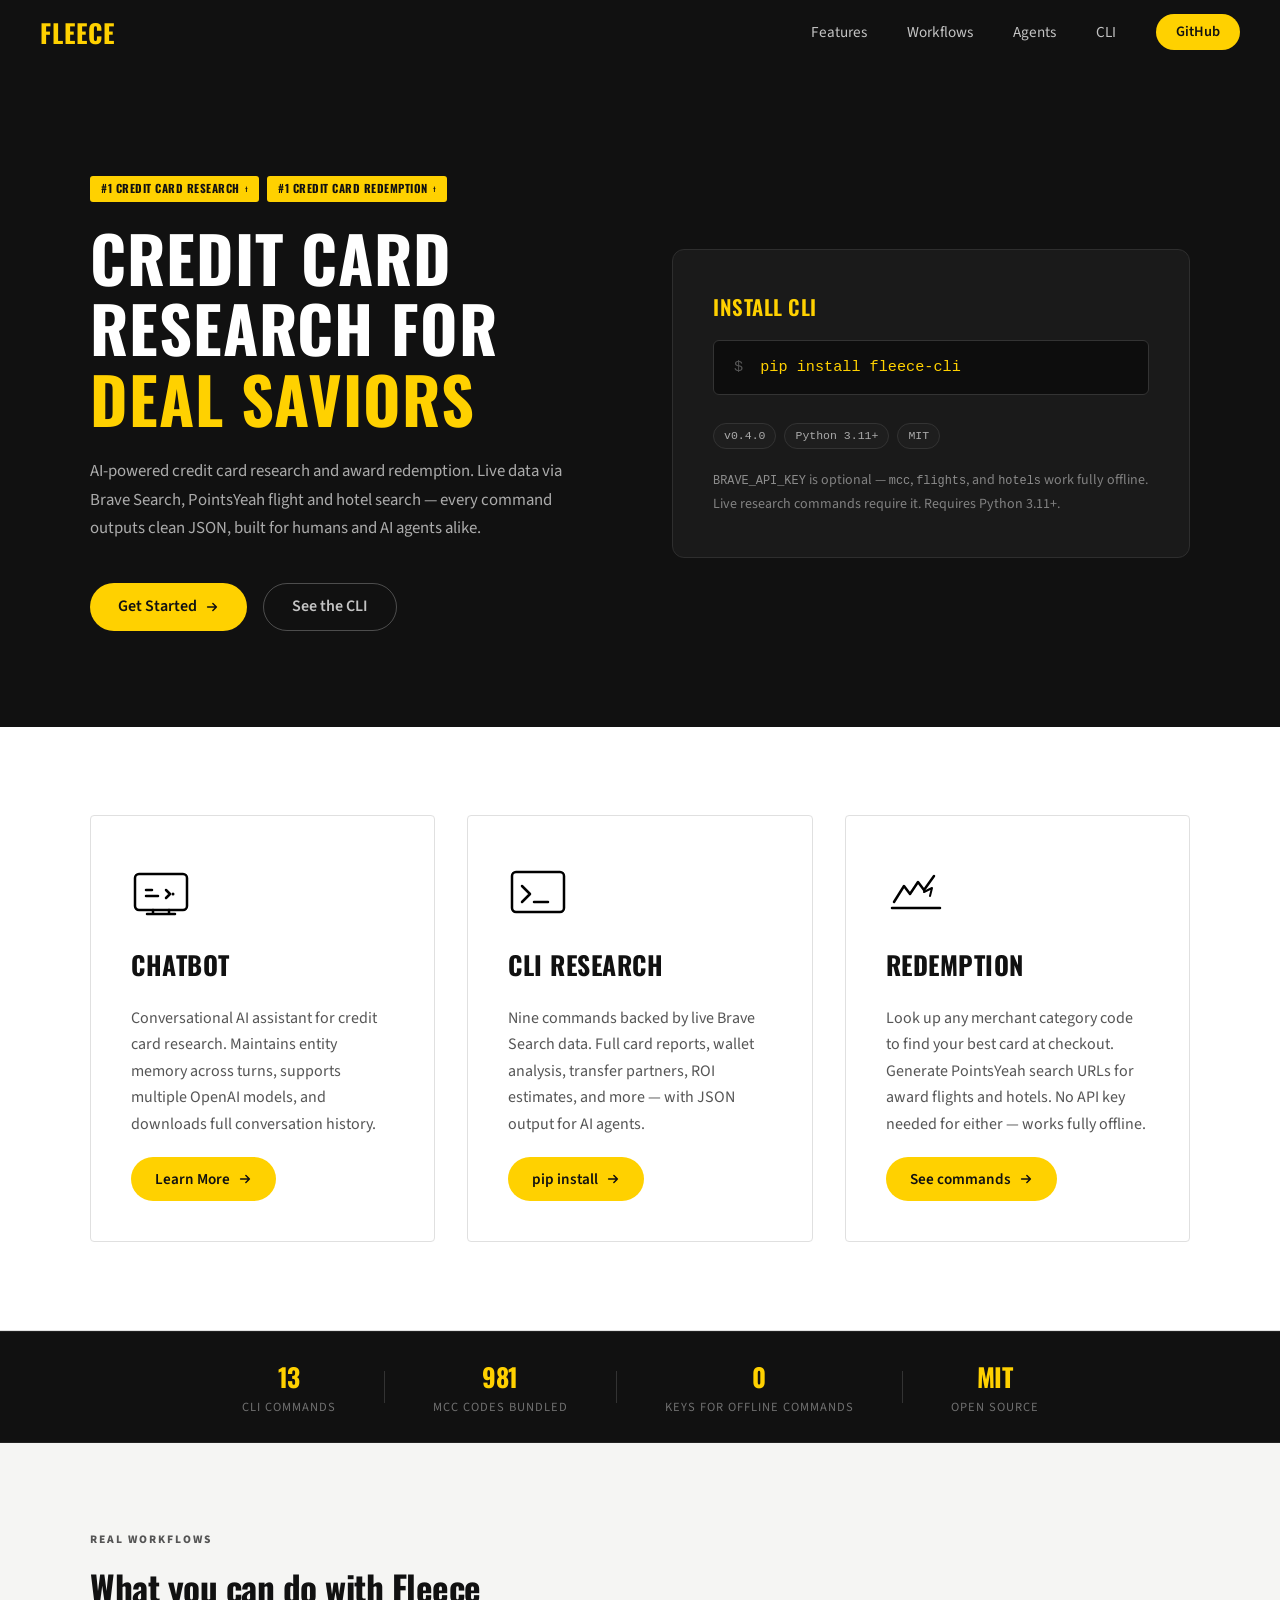
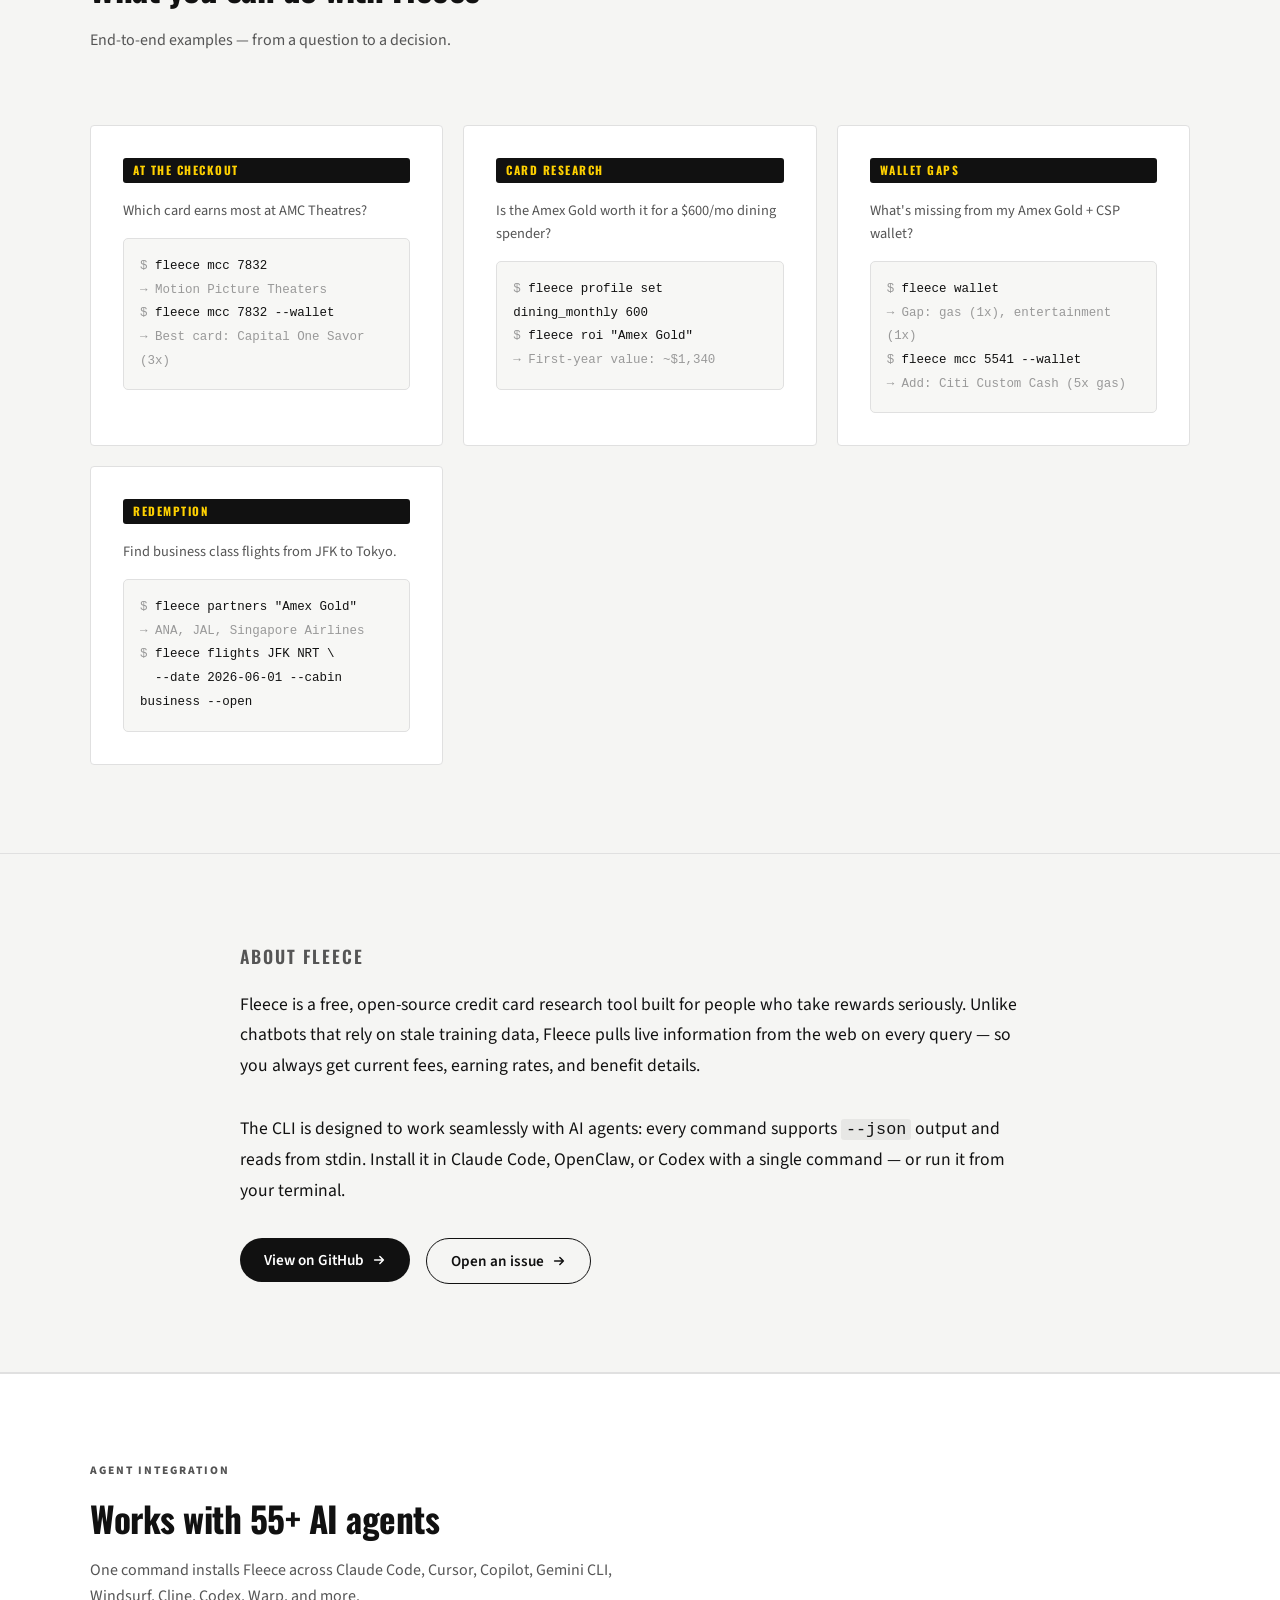
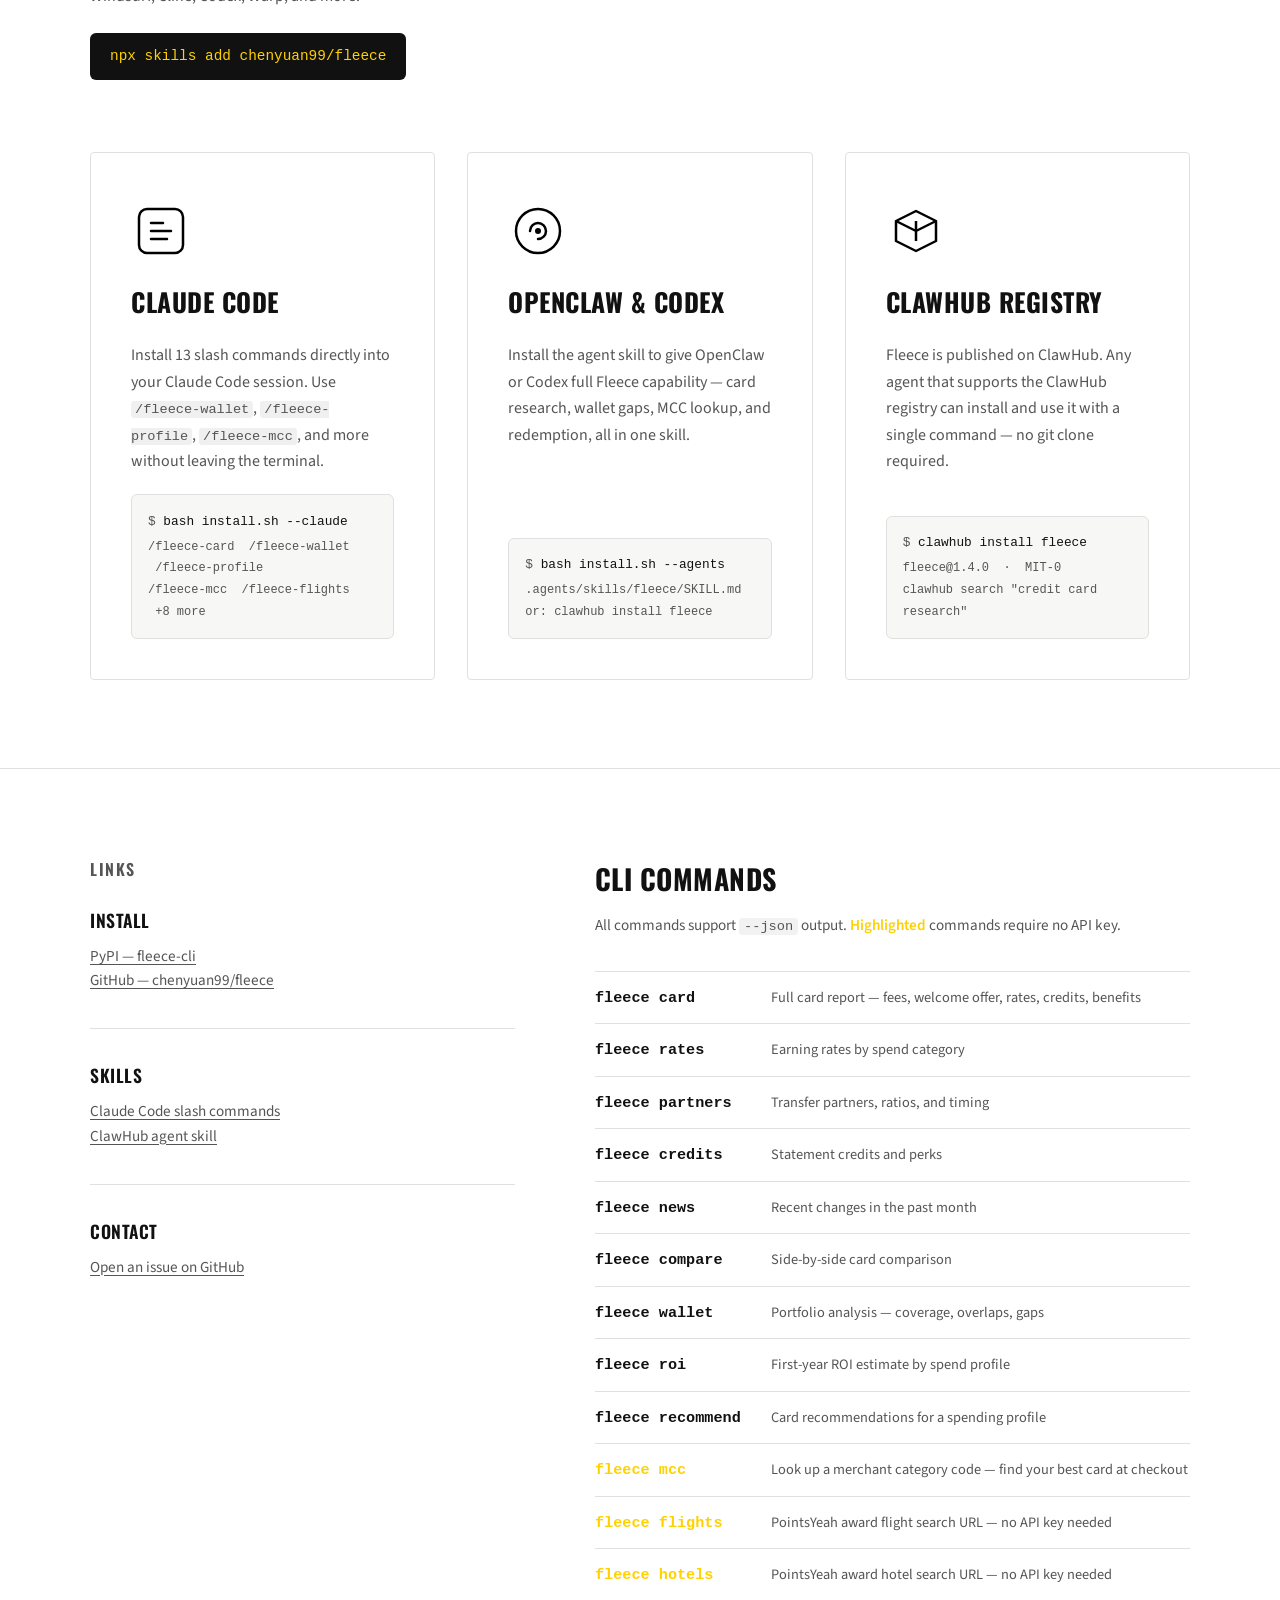
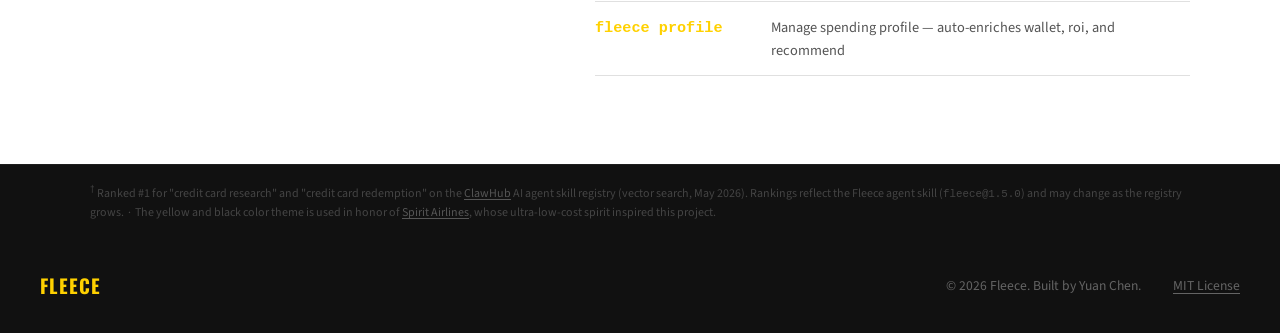
==== commit cec1dfa0: "Add npx skills add chenyuan99/fleece to landing page and README Landing page: update agent section h" ====
--- a/docs/index.html
+++ b/docs/index.html
@@ -692,8 +692,11 @@
 <section class="cards-section" id="agents" style="border-top: 1px solid var(--border);">
   <div style="max-width:1100px;margin:0 auto;padding:0 0 2rem;">
     <p class="section-label" style="color:var(--mid);font-size:0.72rem;font-weight:800;letter-spacing:2px;text-transform:uppercase;margin-bottom:0.6rem;">Agent Integration</p>
-    <h2 style="font-family:var(--font-head);font-size:clamp(1.75rem,3vw,2.2rem);font-weight:900;letter-spacing:-0.5px;margin-bottom:0.75rem;">Works with your AI agent</h2>
-    <p style="font-size:1rem;color:var(--mid);max-width:540px;margin-bottom:2.5rem;">Install once and every supported agent gains access to all 12 Fleece commands — research, wallet analysis, MCC lookup, and award redemption.</p>
+    <h2 style="font-family:var(--font-head);font-size:clamp(1.75rem,3vw,2.2rem);font-weight:900;letter-spacing:-0.5px;margin-bottom:0.75rem;">Works with 55+ AI agents</h2>
+    <p style="font-size:1rem;color:var(--mid);max-width:540px;margin-bottom:1.5rem;">One command installs Fleece across Claude Code, Cursor, Copilot, Gemini CLI, Windsurf, Cline, Codex, Warp, and more.</p>
+    <div style="display:inline-flex;align-items:center;gap:10px;background:var(--black);border-radius:6px;padding:0.75rem 1.25rem;margin-bottom:2.5rem;">
+      <span style="font-family:'Courier New',monospace;font-size:0.9rem;color:var(--yellow);">npx skills add chenyuan99/fleece</span>
+    </div>
   </div>
 
   <div class="cards-inner" style="grid-template-columns: repeat(3, 1fr);">
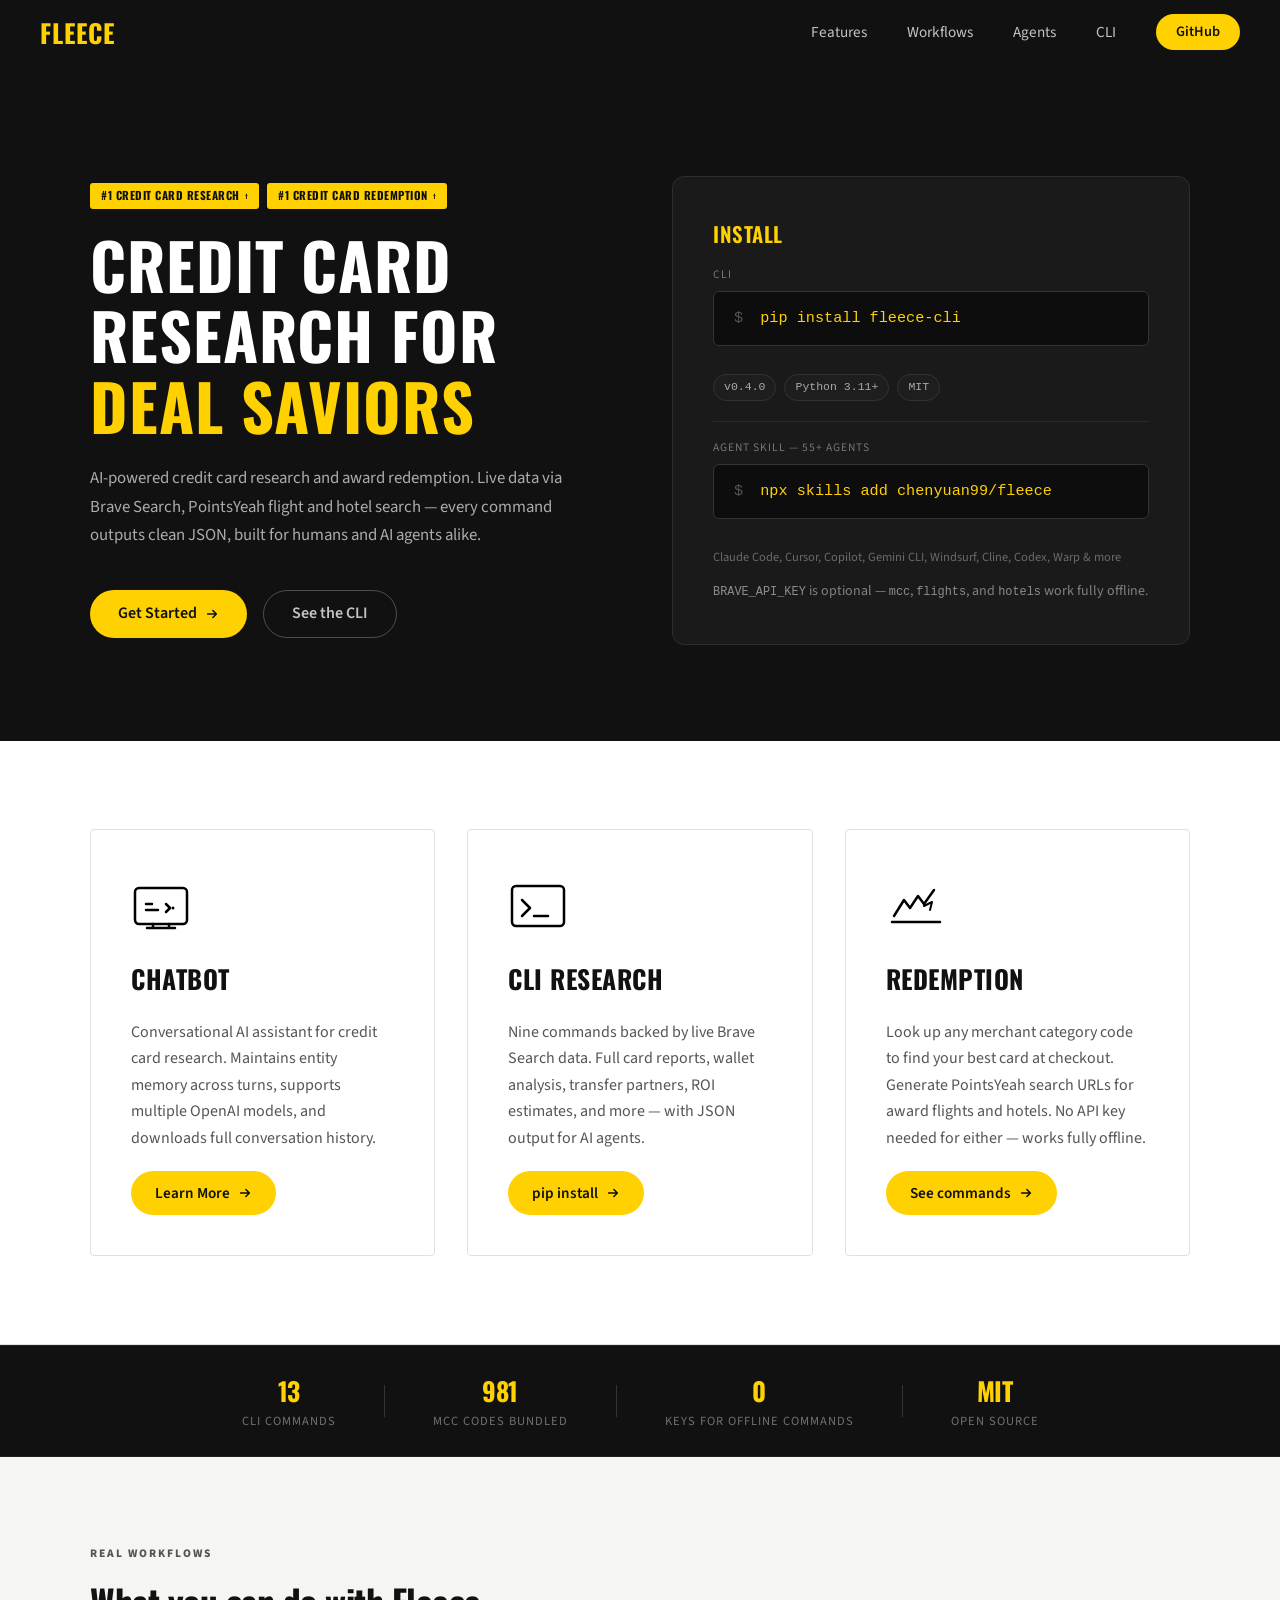
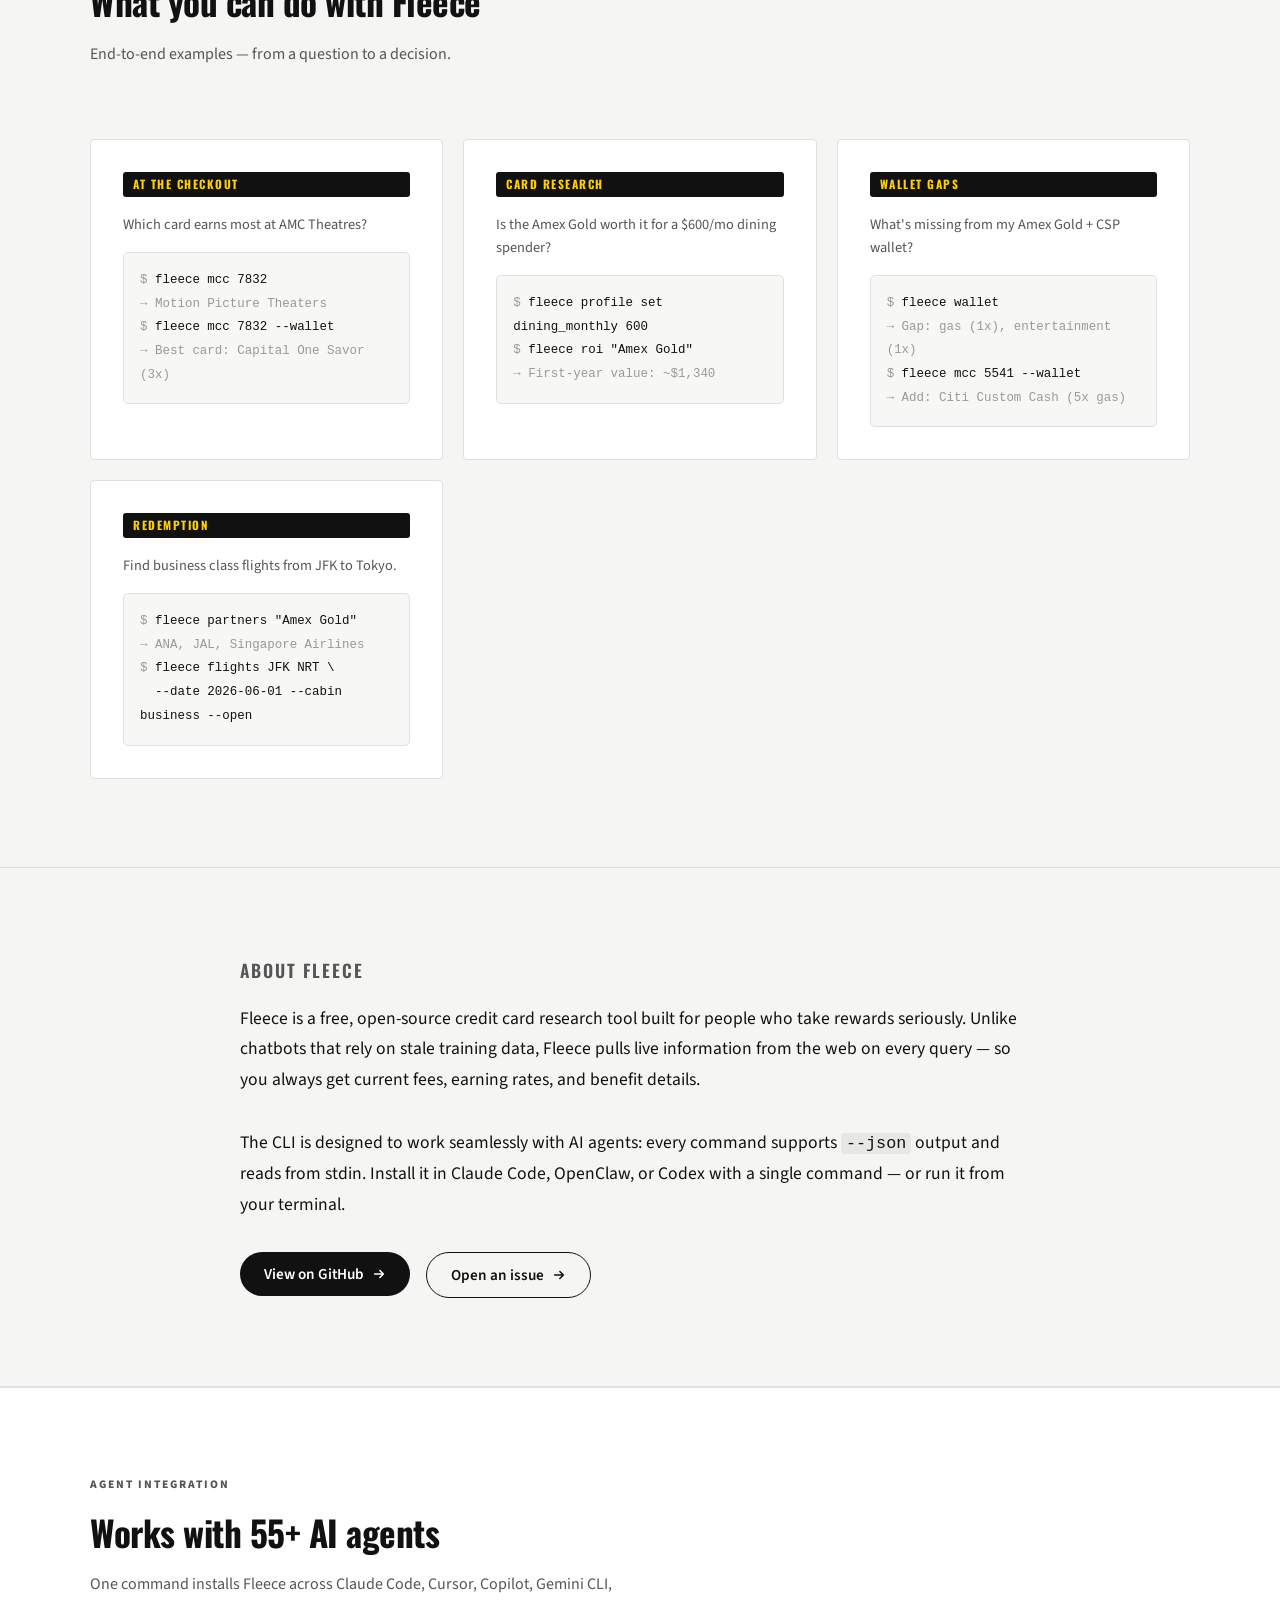
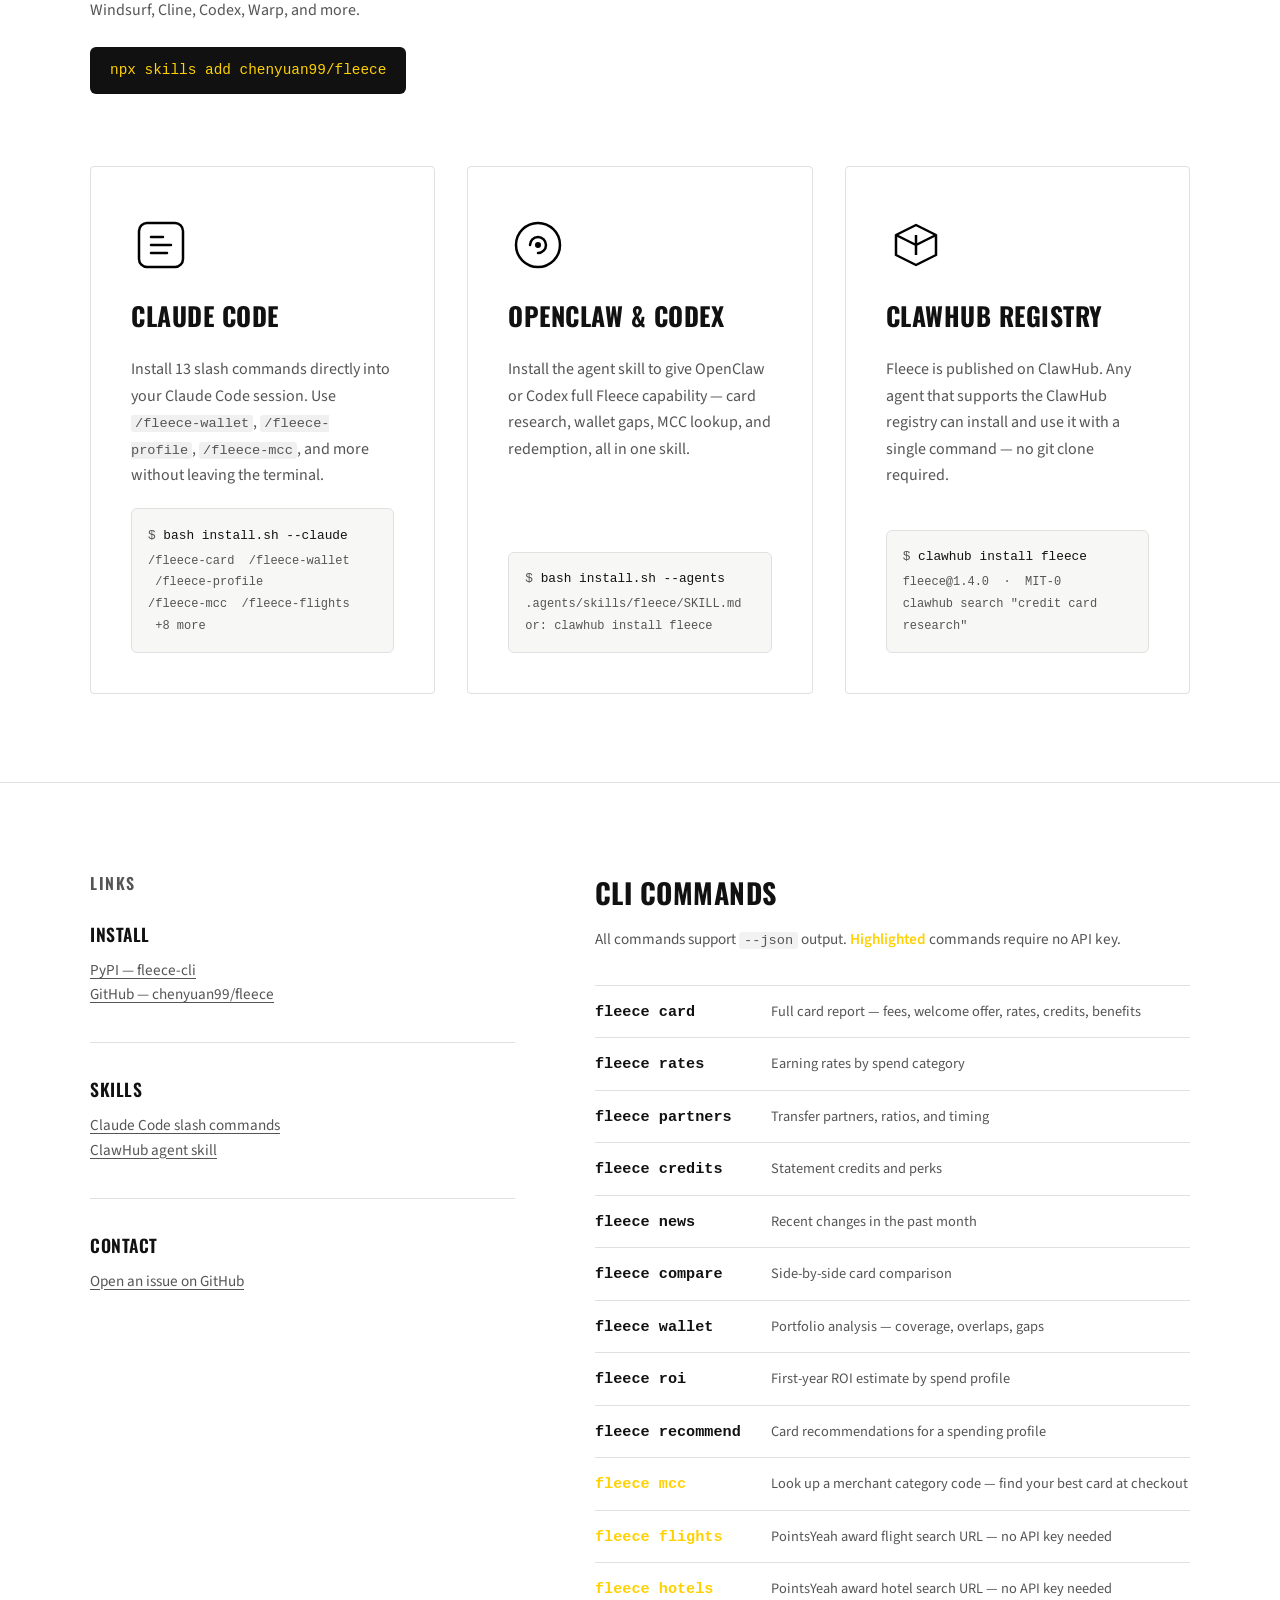
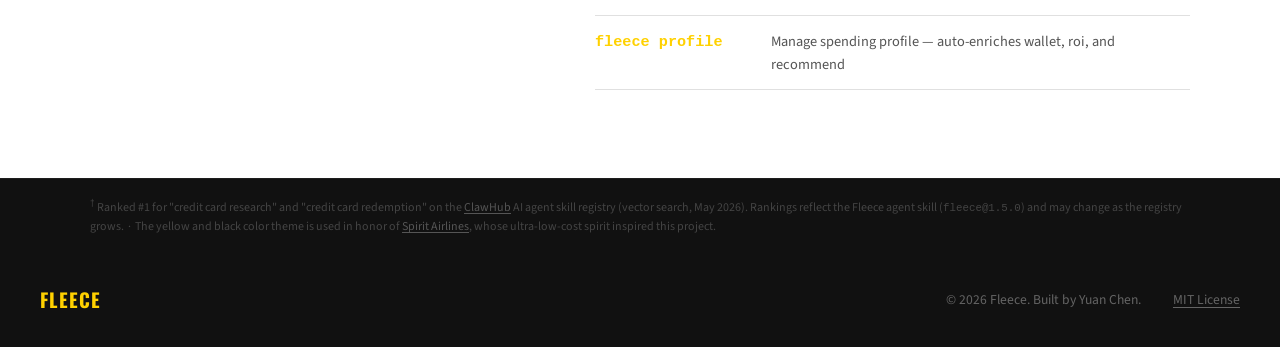
==== commit a8cd49e5: "Add npx skills add to hero install box Splits install box into CLI section (pip install) and Agent s" ====
--- a/docs/index.html
+++ b/docs/index.html
@@ -529,14 +529,20 @@
       </div>
     </div>
     <div class="hero-install-box">
-      <h2>Install CLI</h2>
+      <h2>Install</h2>
+      <div style="font-size:0.72rem;color:rgba(255,255,255,0.4);text-transform:uppercase;letter-spacing:1px;margin-bottom:0.4rem;">CLI</div>
       <div class="install-cmd"><span>$</span> pip install fleece-cli</div>
       <div style="display:flex;gap:8px;margin-bottom:1.25rem;flex-wrap:wrap;">
         <span style="background:#1e1e1e;border:1px solid #333;color:#aaa;font-family:'Courier New',monospace;font-size:0.72rem;padding:3px 10px;border-radius:20px;">v0.4.0</span>
         <span style="background:#1e1e1e;border:1px solid #333;color:#aaa;font-family:'Courier New',monospace;font-size:0.72rem;padding:3px 10px;border-radius:20px;">Python 3.11+</span>
         <span style="background:#1e1e1e;border:1px solid #333;color:#aaa;font-family:'Courier New',monospace;font-size:0.72rem;padding:3px 10px;border-radius:20px;">MIT</span>
       </div>
-      <p><code style="color:rgba(255,255,255,0.5);font-size:0.85em">BRAVE_API_KEY</code> is optional — <code style="color:rgba(255,255,255,0.5);font-size:0.85em">mcc</code>, <code style="color:rgba(255,255,255,0.5);font-size:0.85em">flights</code>, and <code style="color:rgba(255,255,255,0.5);font-size:0.85em">hotels</code> work fully offline. Live research commands require it. Requires Python 3.11+.</p>
+      <div style="border-top:1px solid #2a2a2a;padding-top:1.1rem;margin-bottom:0.4rem;">
+        <div style="font-size:0.72rem;color:rgba(255,255,255,0.4);text-transform:uppercase;letter-spacing:1px;margin-bottom:0.4rem;">Agent skill — 55+ agents</div>
+        <div class="install-cmd"><span>$</span> npx skills add chenyuan99/fleece</div>
+        <p style="font-size:0.78rem;color:rgba(255,255,255,0.35);margin-top:0.5rem;">Claude Code, Cursor, Copilot, Gemini CLI, Windsurf, Cline, Codex, Warp &amp; more</p>
+      </div>
+      <p style="margin-top:0.75rem;"><code style="color:rgba(255,255,255,0.5);font-size:0.85em">BRAVE_API_KEY</code> is optional — <code style="color:rgba(255,255,255,0.5);font-size:0.85em">mcc</code>, <code style="color:rgba(255,255,255,0.5);font-size:0.85em">flights</code>, and <code style="color:rgba(255,255,255,0.5);font-size:0.85em">hotels</code> work fully offline.</p>
     </div>
   </div>
 </section>
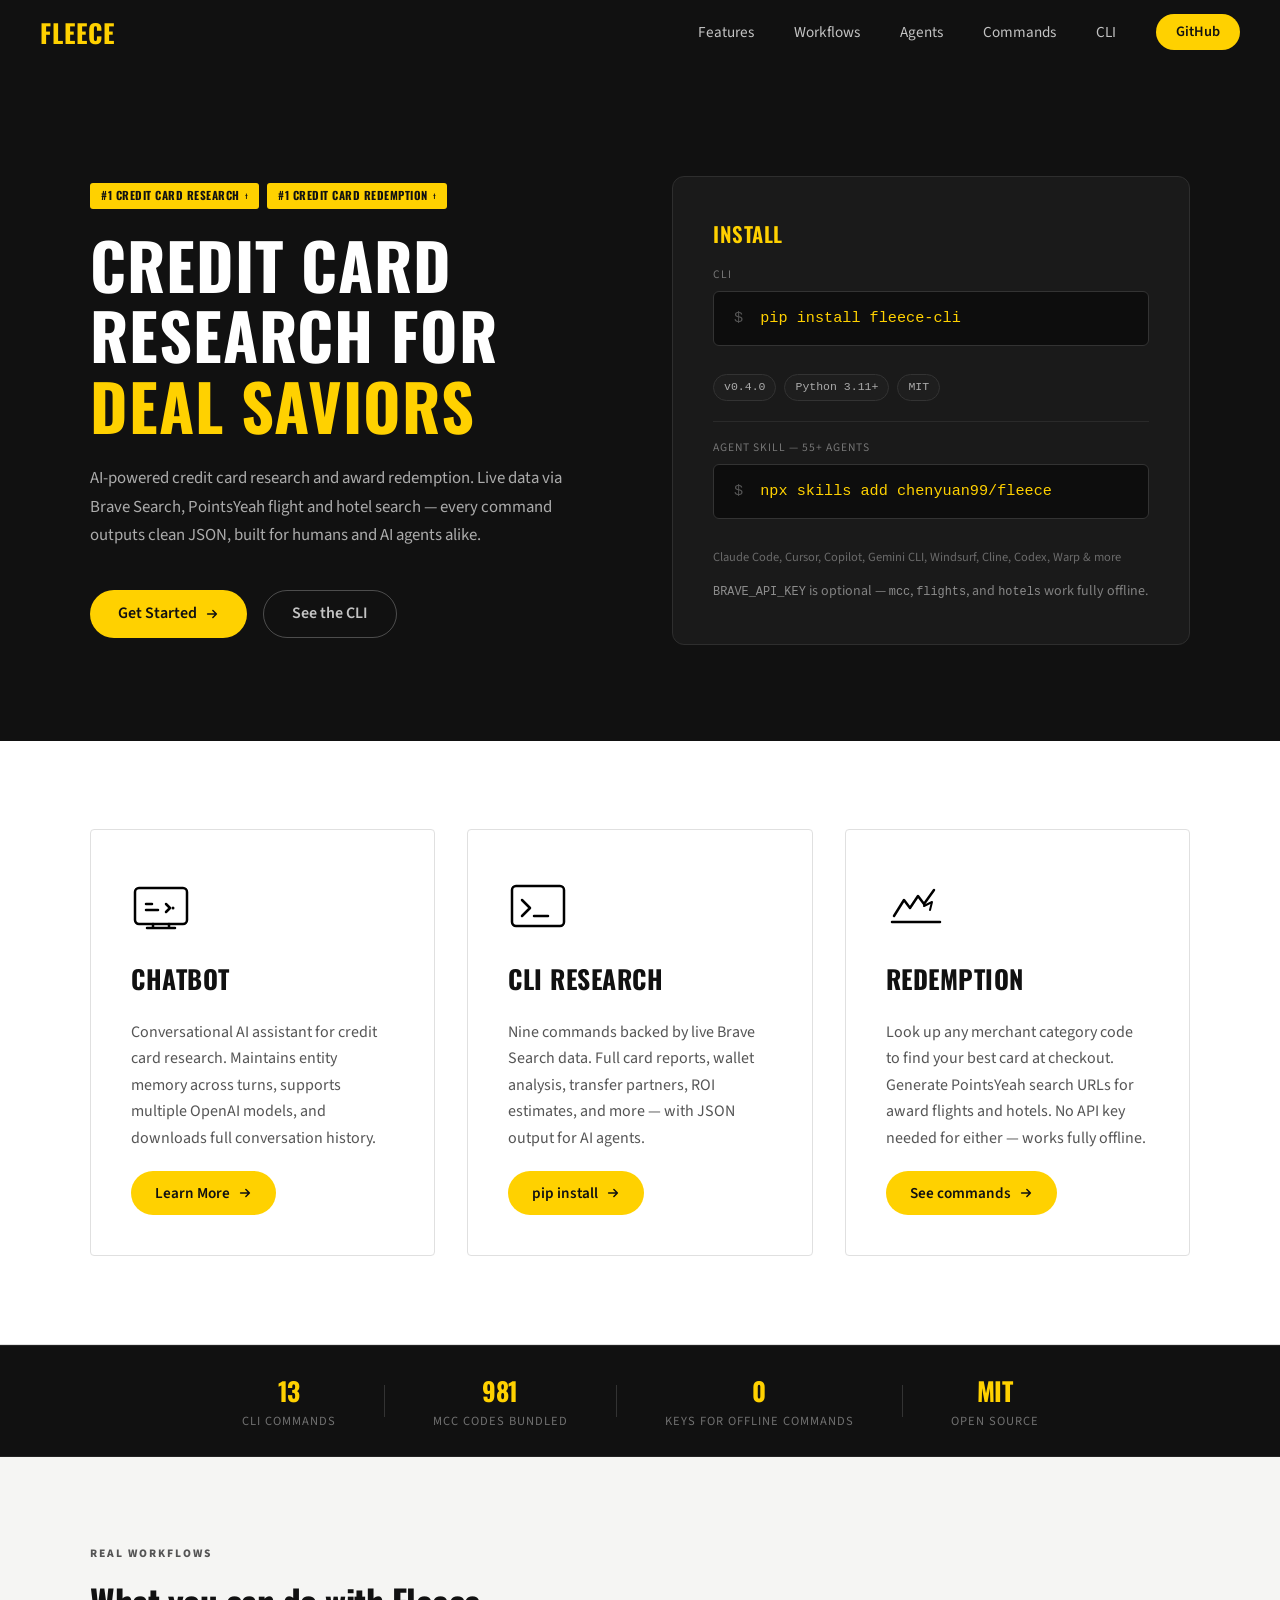
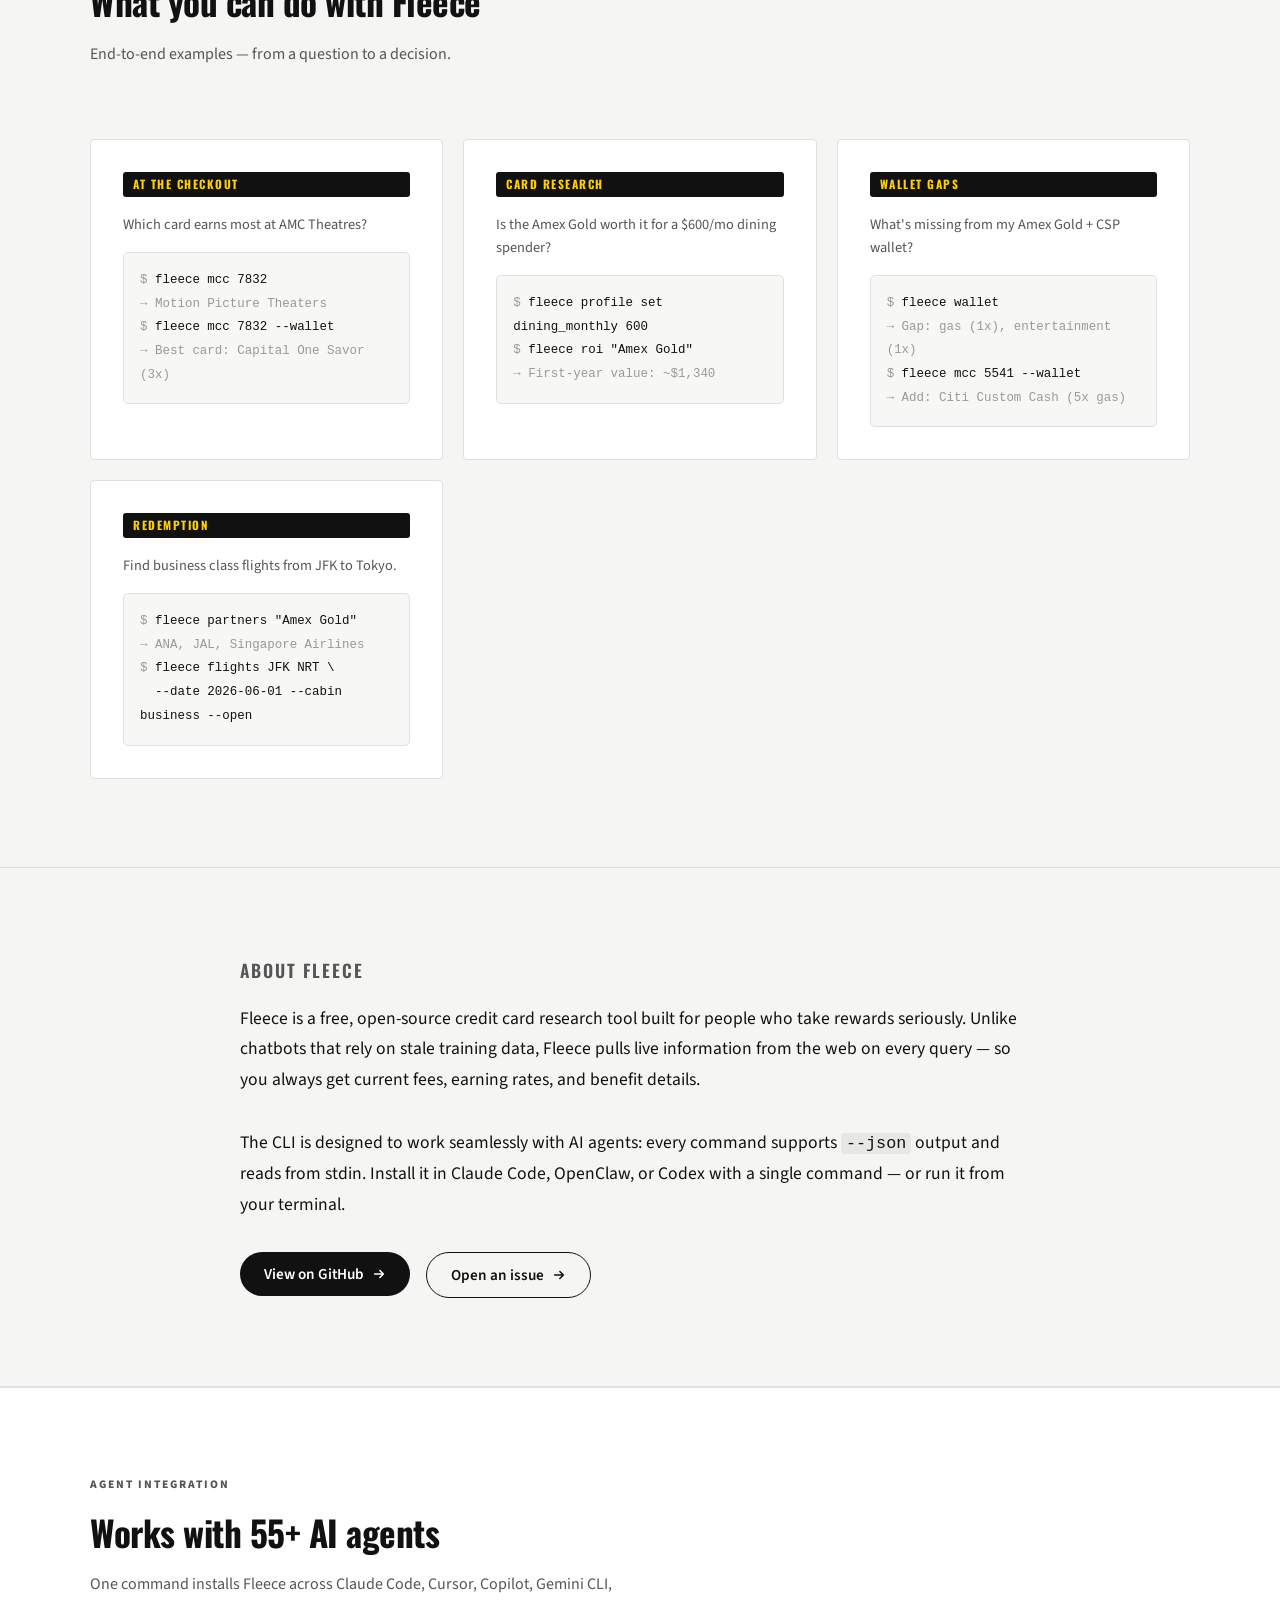
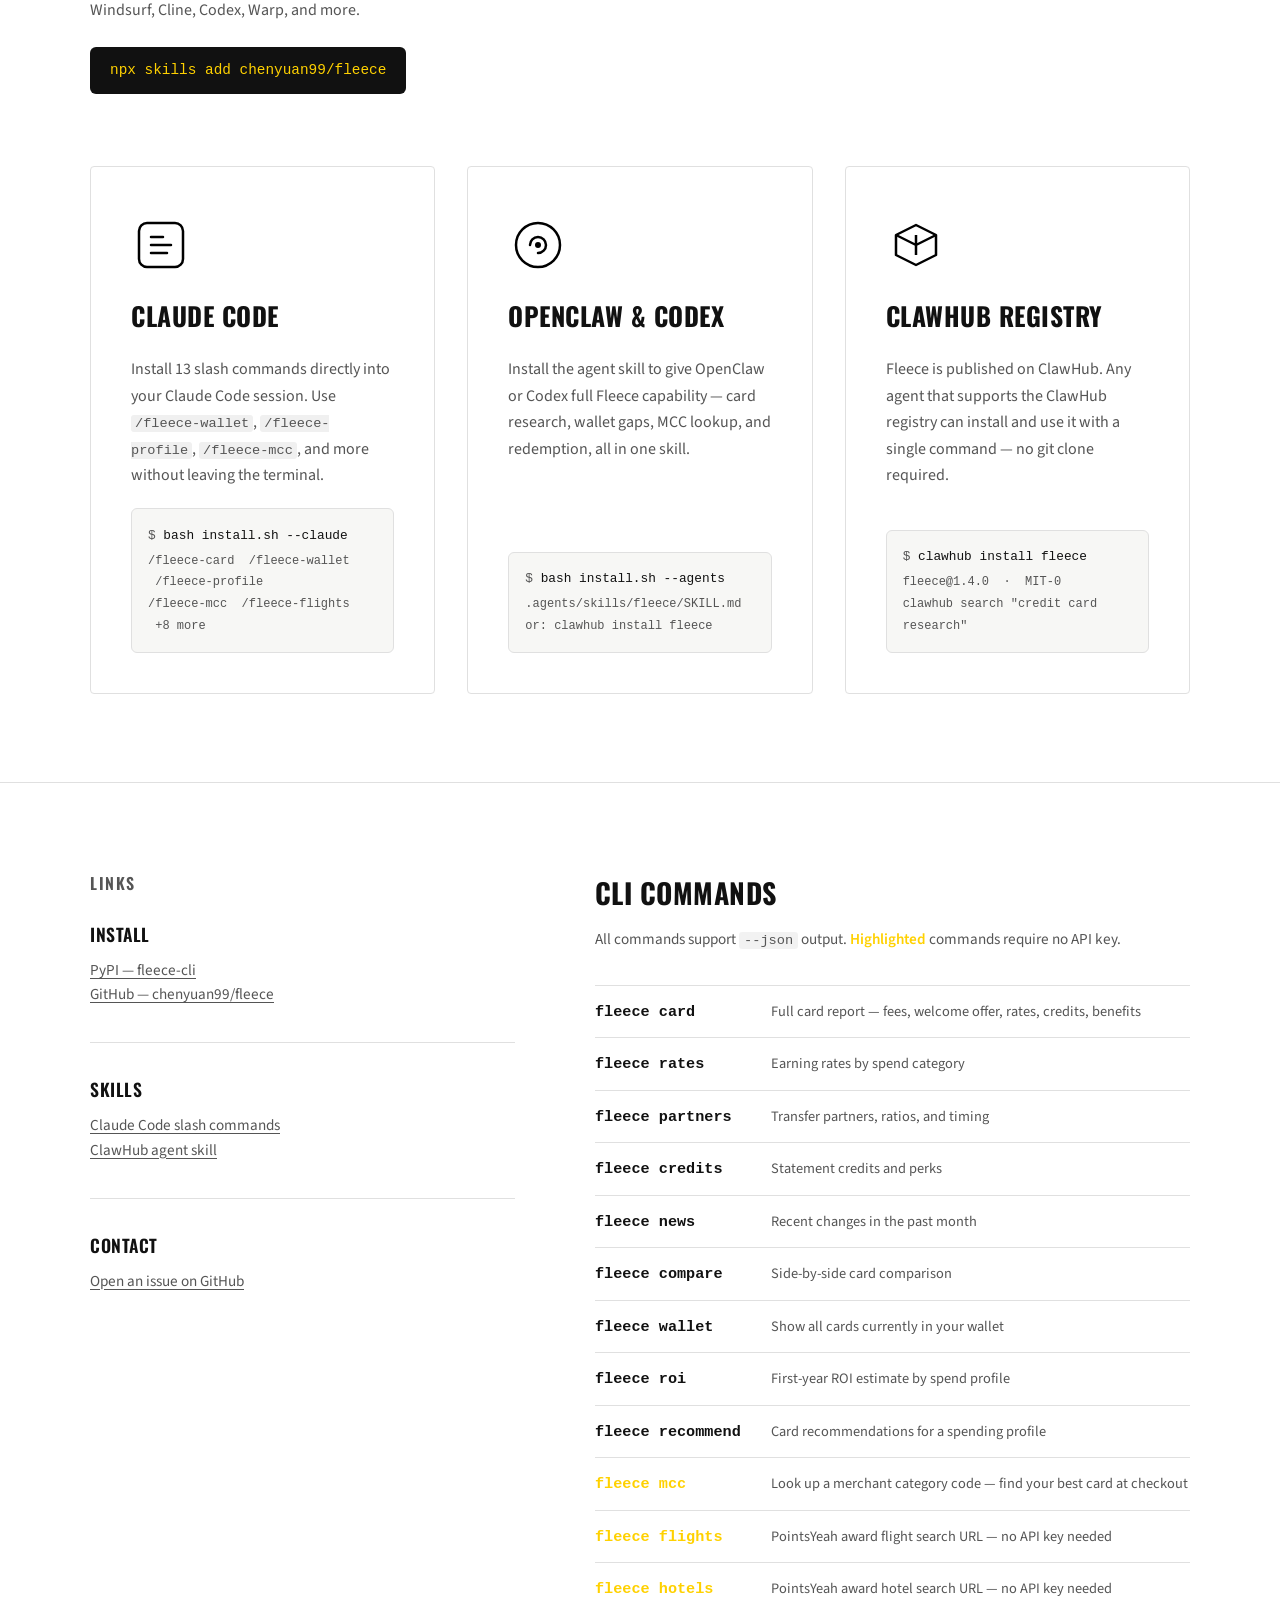
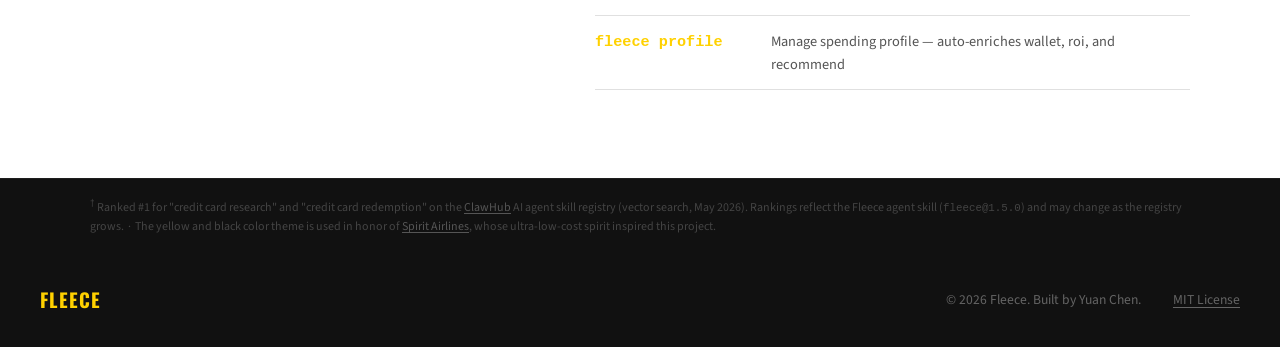
==== commit 5d51df51: "Add commands documentation page and improve --help text - docs/commands.html: full reference for all" ====
--- a/docs/index.html
+++ b/docs/index.html
@@ -505,6 +505,7 @@
     <li><a href="#features">Features</a></li>
     <li><a href="#workflows">Workflows</a></li>
     <li><a href="#agents">Agents</a></li>
+    <li><a href="commands">Commands</a></li>
     <li><a href="#commands">CLI</a></li>
     <li><a href="https://github.com/chenyuan99/fleece" target="_blank" class="btn-pill">GitHub</a></li>
   </ul>
@@ -793,7 +794,7 @@
         <div class="cmd-row"><span class="cmd-name">fleece credits</span><span class="cmd-desc">Statement credits and perks</span></div>
         <div class="cmd-row"><span class="cmd-name">fleece news</span><span class="cmd-desc">Recent changes in the past month</span></div>
         <div class="cmd-row"><span class="cmd-name">fleece compare</span><span class="cmd-desc">Side-by-side card comparison</span></div>
-        <div class="cmd-row"><span class="cmd-name">fleece wallet</span><span class="cmd-desc">Portfolio analysis — coverage, overlaps, gaps</span></div>
+        <div class="cmd-row"><span class="cmd-name">fleece wallet</span><span class="cmd-desc">Show all cards currently in your wallet</span></div>
         <div class="cmd-row"><span class="cmd-name">fleece roi</span><span class="cmd-desc">First-year ROI estimate by spend profile</span></div>
         <div class="cmd-row"><span class="cmd-name">fleece recommend</span><span class="cmd-desc">Card recommendations for a spending profile</span></div>
         <div class="cmd-row"><span class="cmd-name" style="color:var(--yellow)">fleece mcc</span><span class="cmd-desc">Look up a merchant category code — find your best card at checkout</span></div>
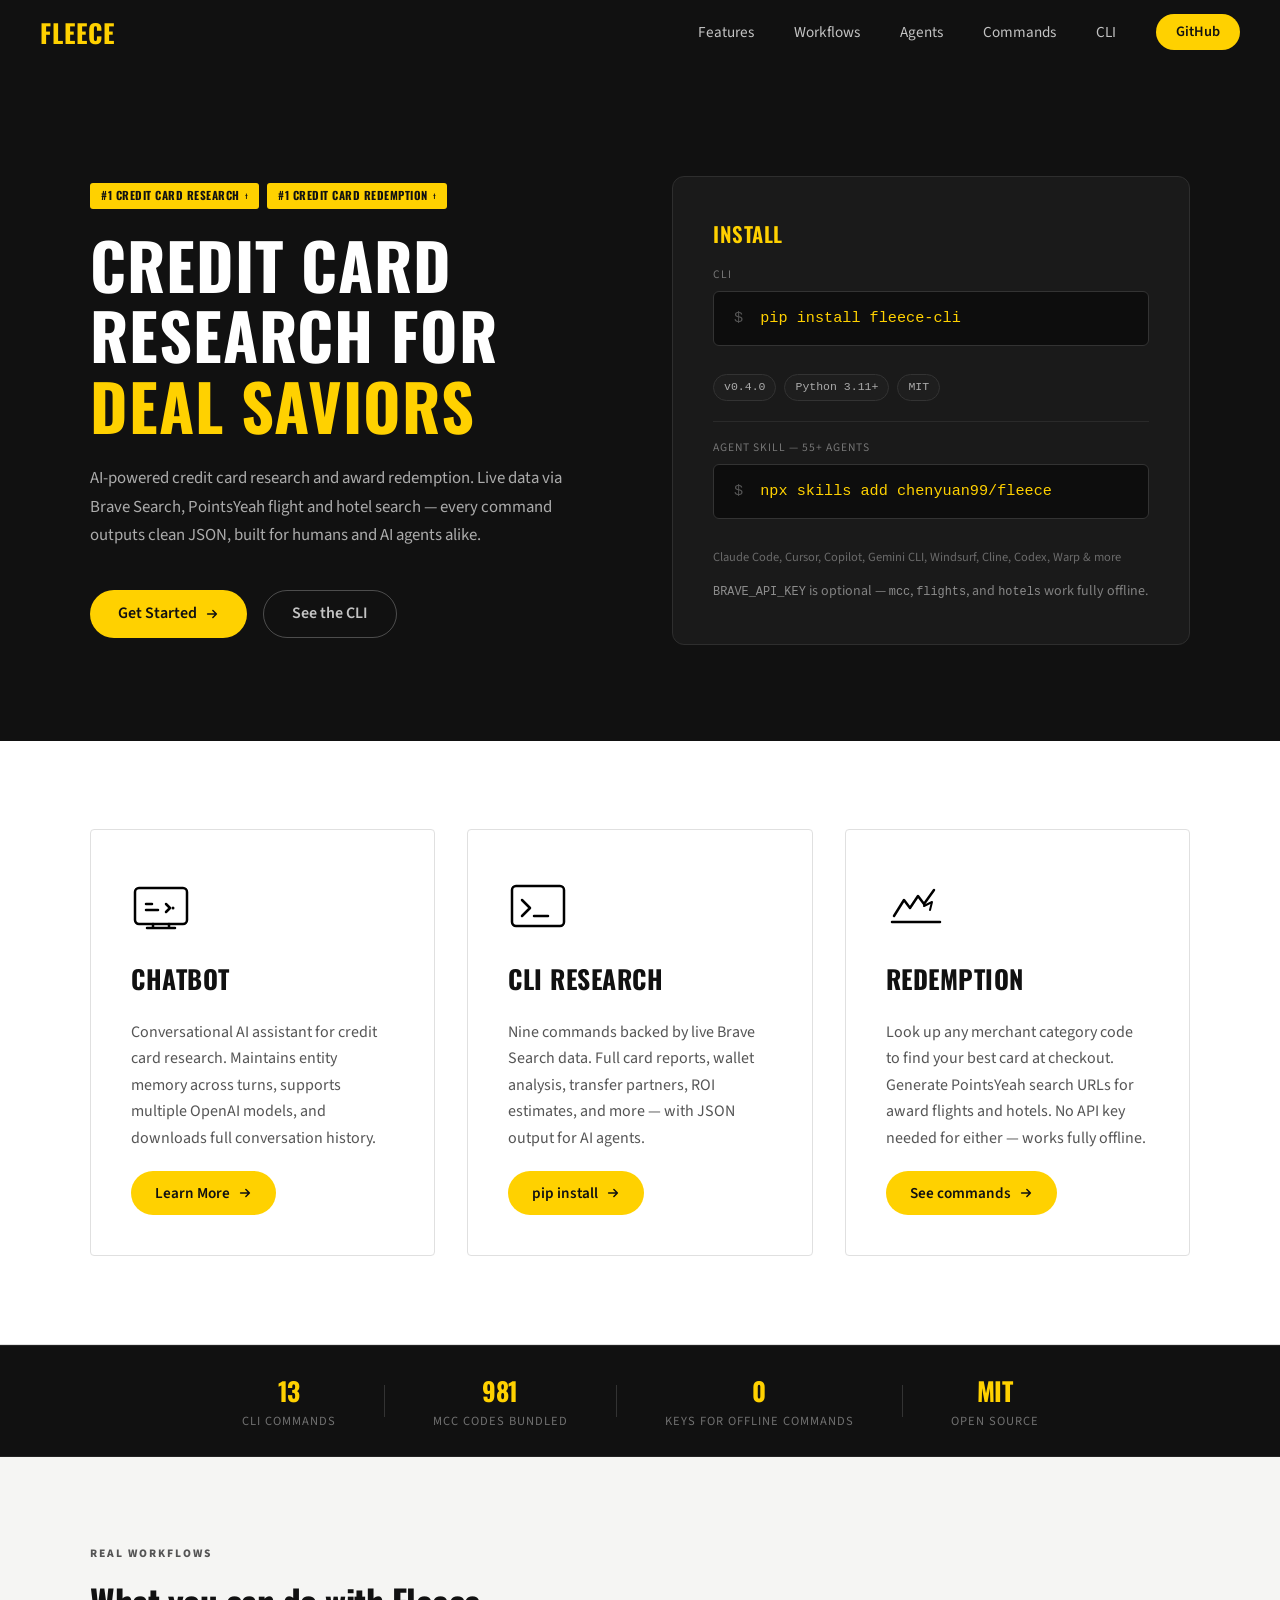
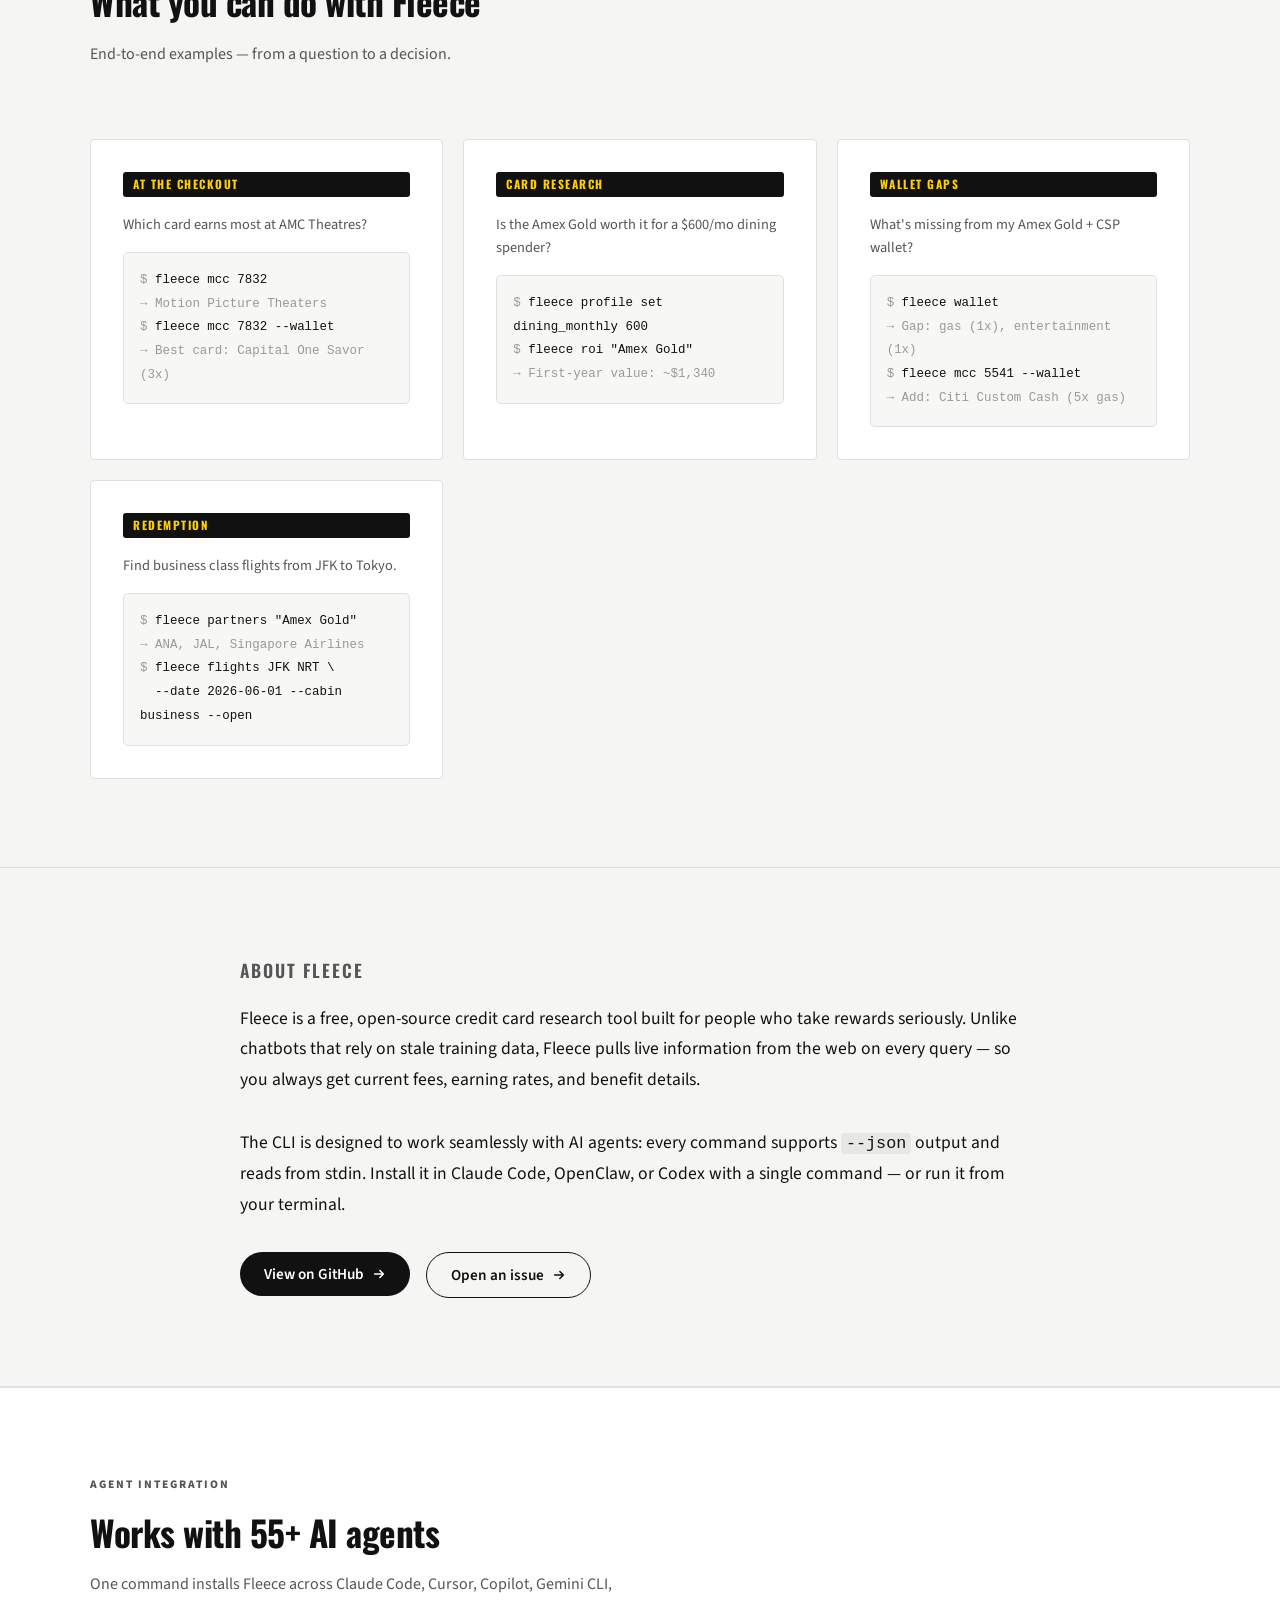
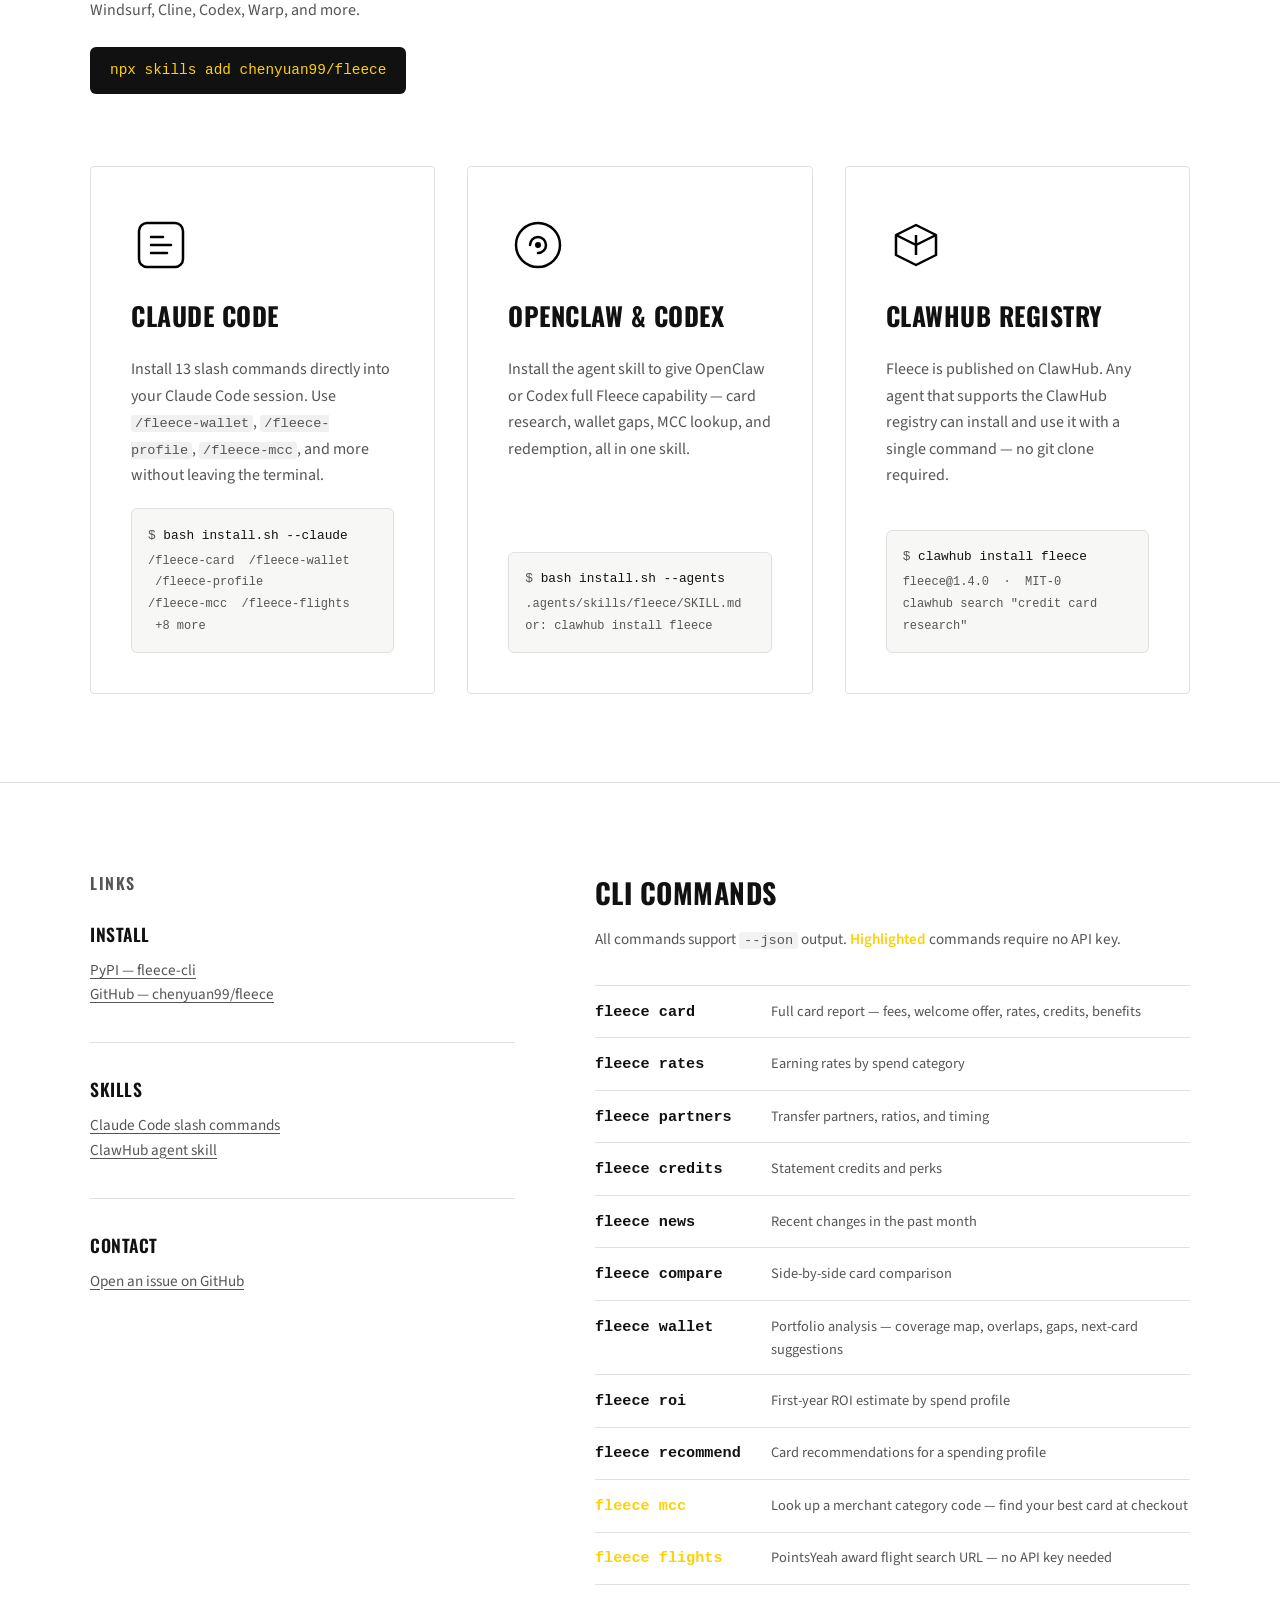
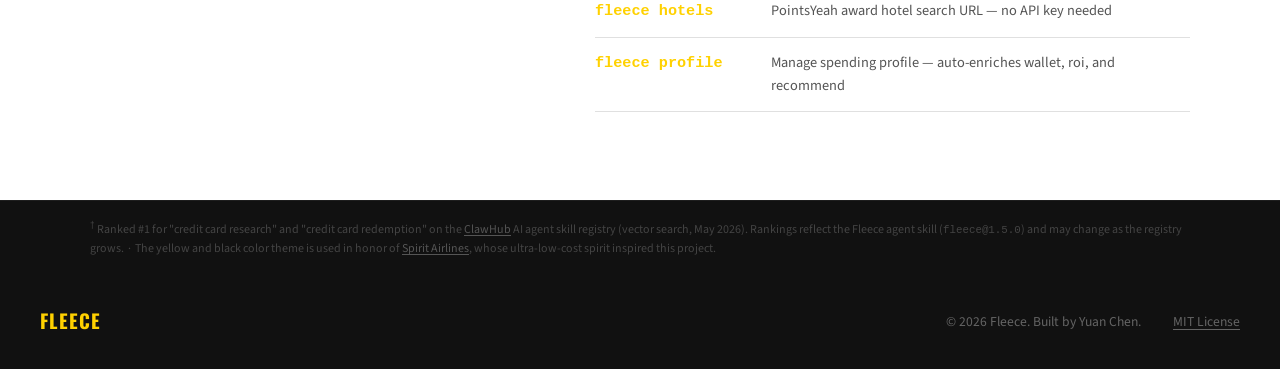
==== commit c74fd4f0: "Restore wallet portfolio analysis with structured JSON output Old behavior dumped raw search snippet" ====
--- a/docs/index.html
+++ b/docs/index.html
@@ -794,7 +794,7 @@
         <div class="cmd-row"><span class="cmd-name">fleece credits</span><span class="cmd-desc">Statement credits and perks</span></div>
         <div class="cmd-row"><span class="cmd-name">fleece news</span><span class="cmd-desc">Recent changes in the past month</span></div>
         <div class="cmd-row"><span class="cmd-name">fleece compare</span><span class="cmd-desc">Side-by-side card comparison</span></div>
-        <div class="cmd-row"><span class="cmd-name">fleece wallet</span><span class="cmd-desc">Show all cards currently in your wallet</span></div>
+        <div class="cmd-row"><span class="cmd-name">fleece wallet</span><span class="cmd-desc">Portfolio analysis — coverage map, overlaps, gaps, next-card suggestions</span></div>
         <div class="cmd-row"><span class="cmd-name">fleece roi</span><span class="cmd-desc">First-year ROI estimate by spend profile</span></div>
         <div class="cmd-row"><span class="cmd-name">fleece recommend</span><span class="cmd-desc">Card recommendations for a spending profile</span></div>
         <div class="cmd-row"><span class="cmd-name" style="color:var(--yellow)">fleece mcc</span><span class="cmd-desc">Look up a merchant category code — find your best card at checkout</span></div>
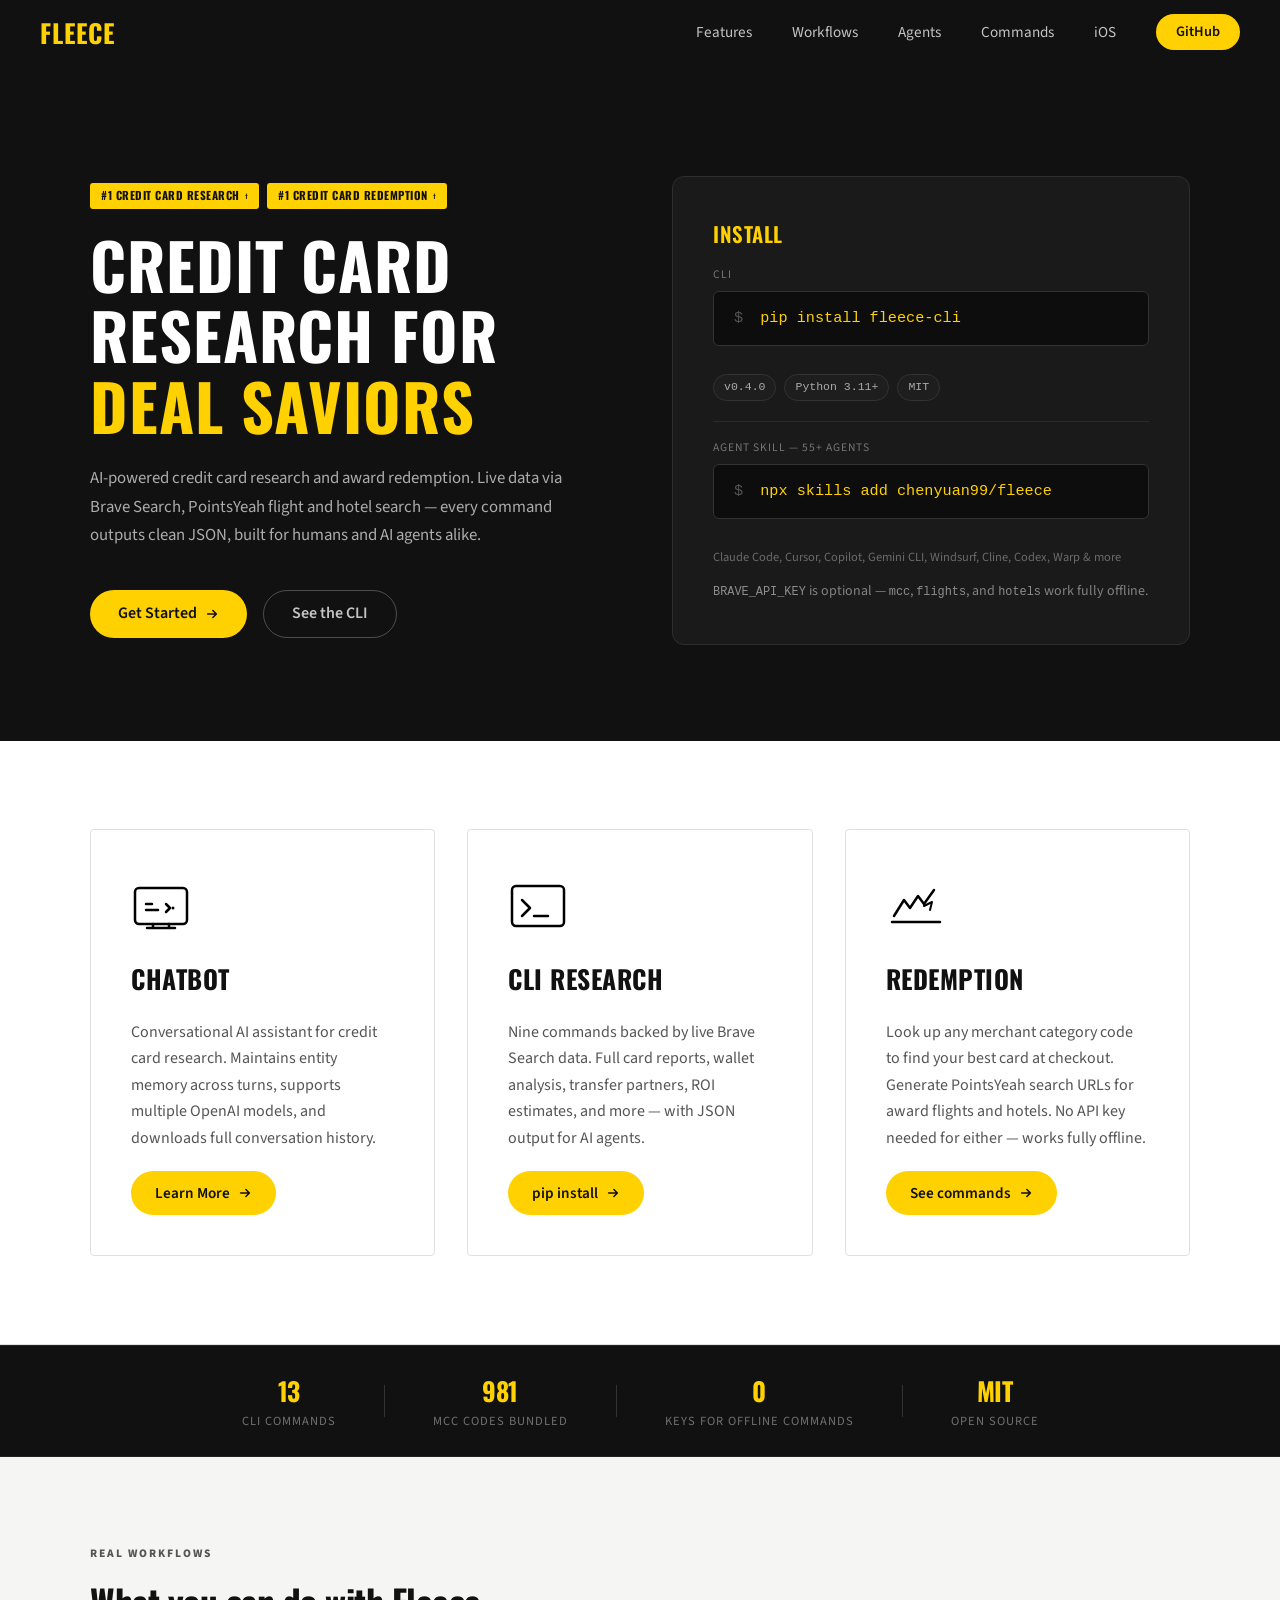
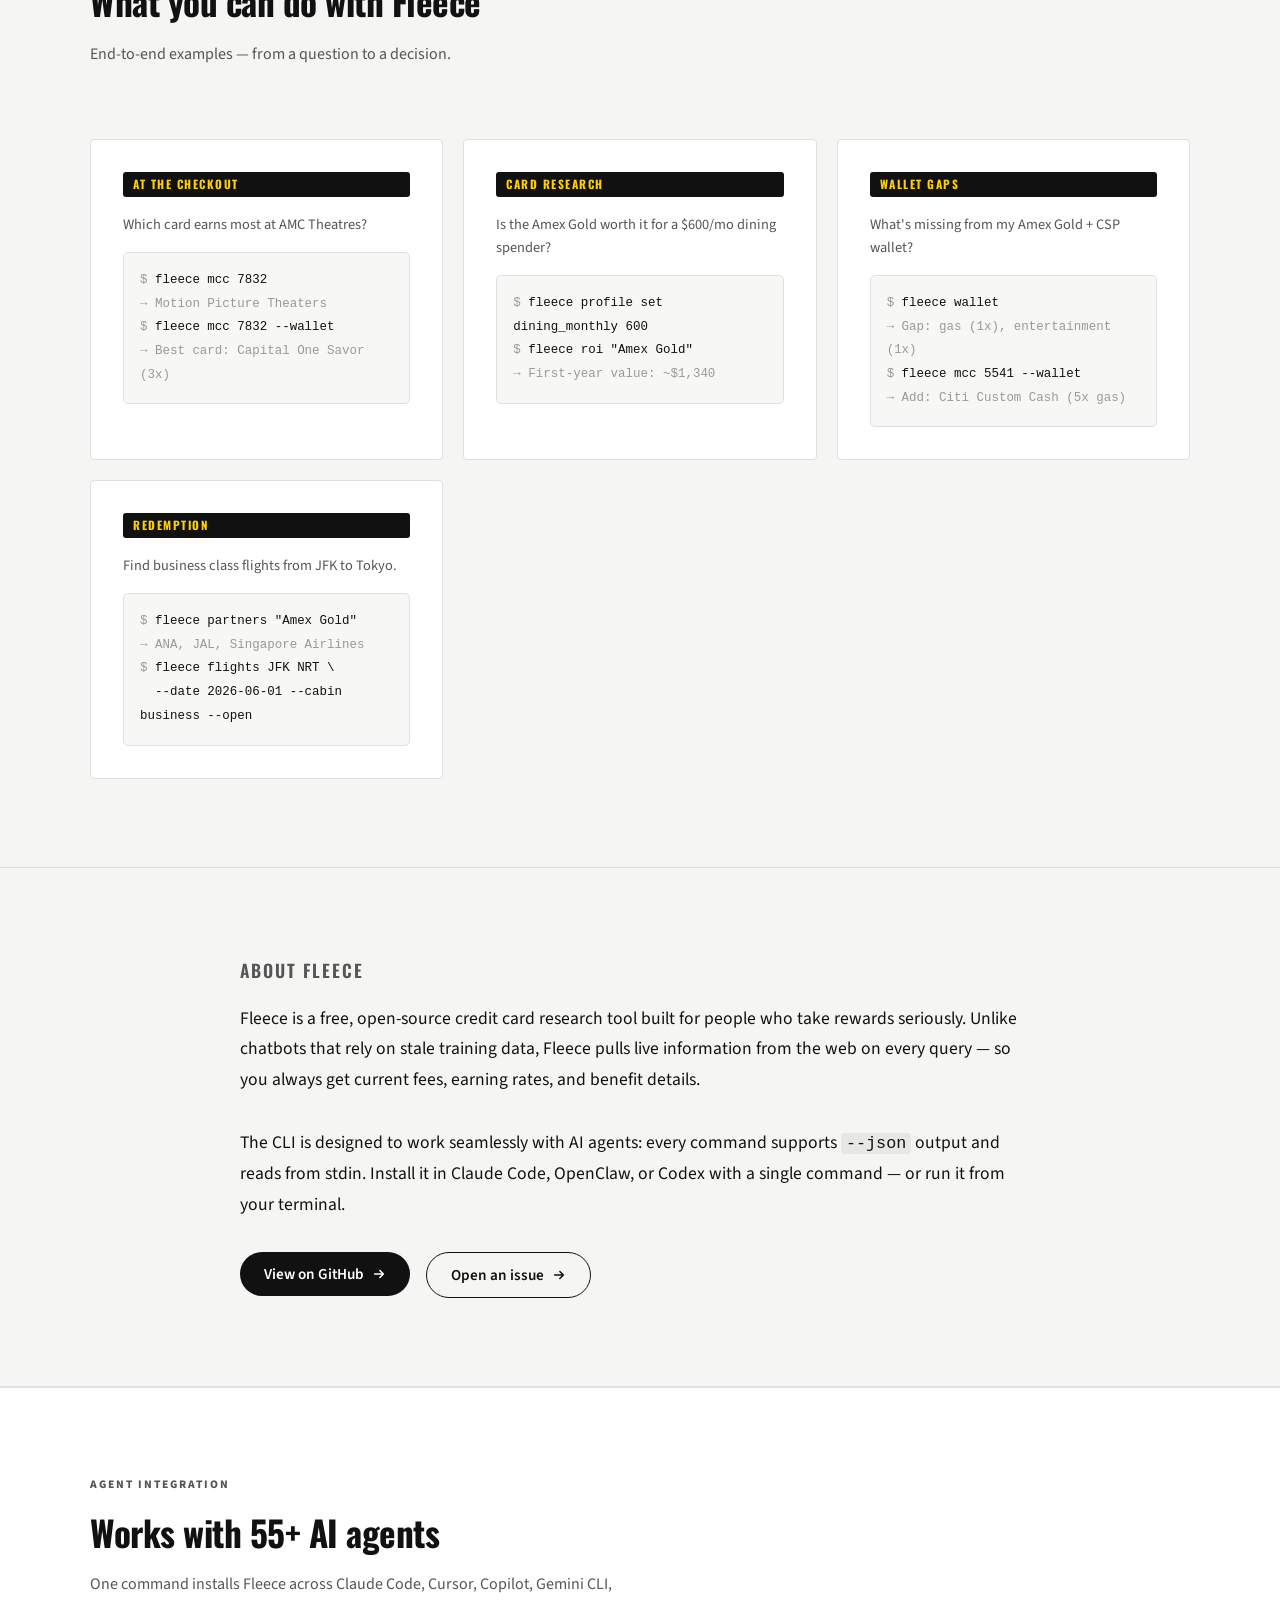
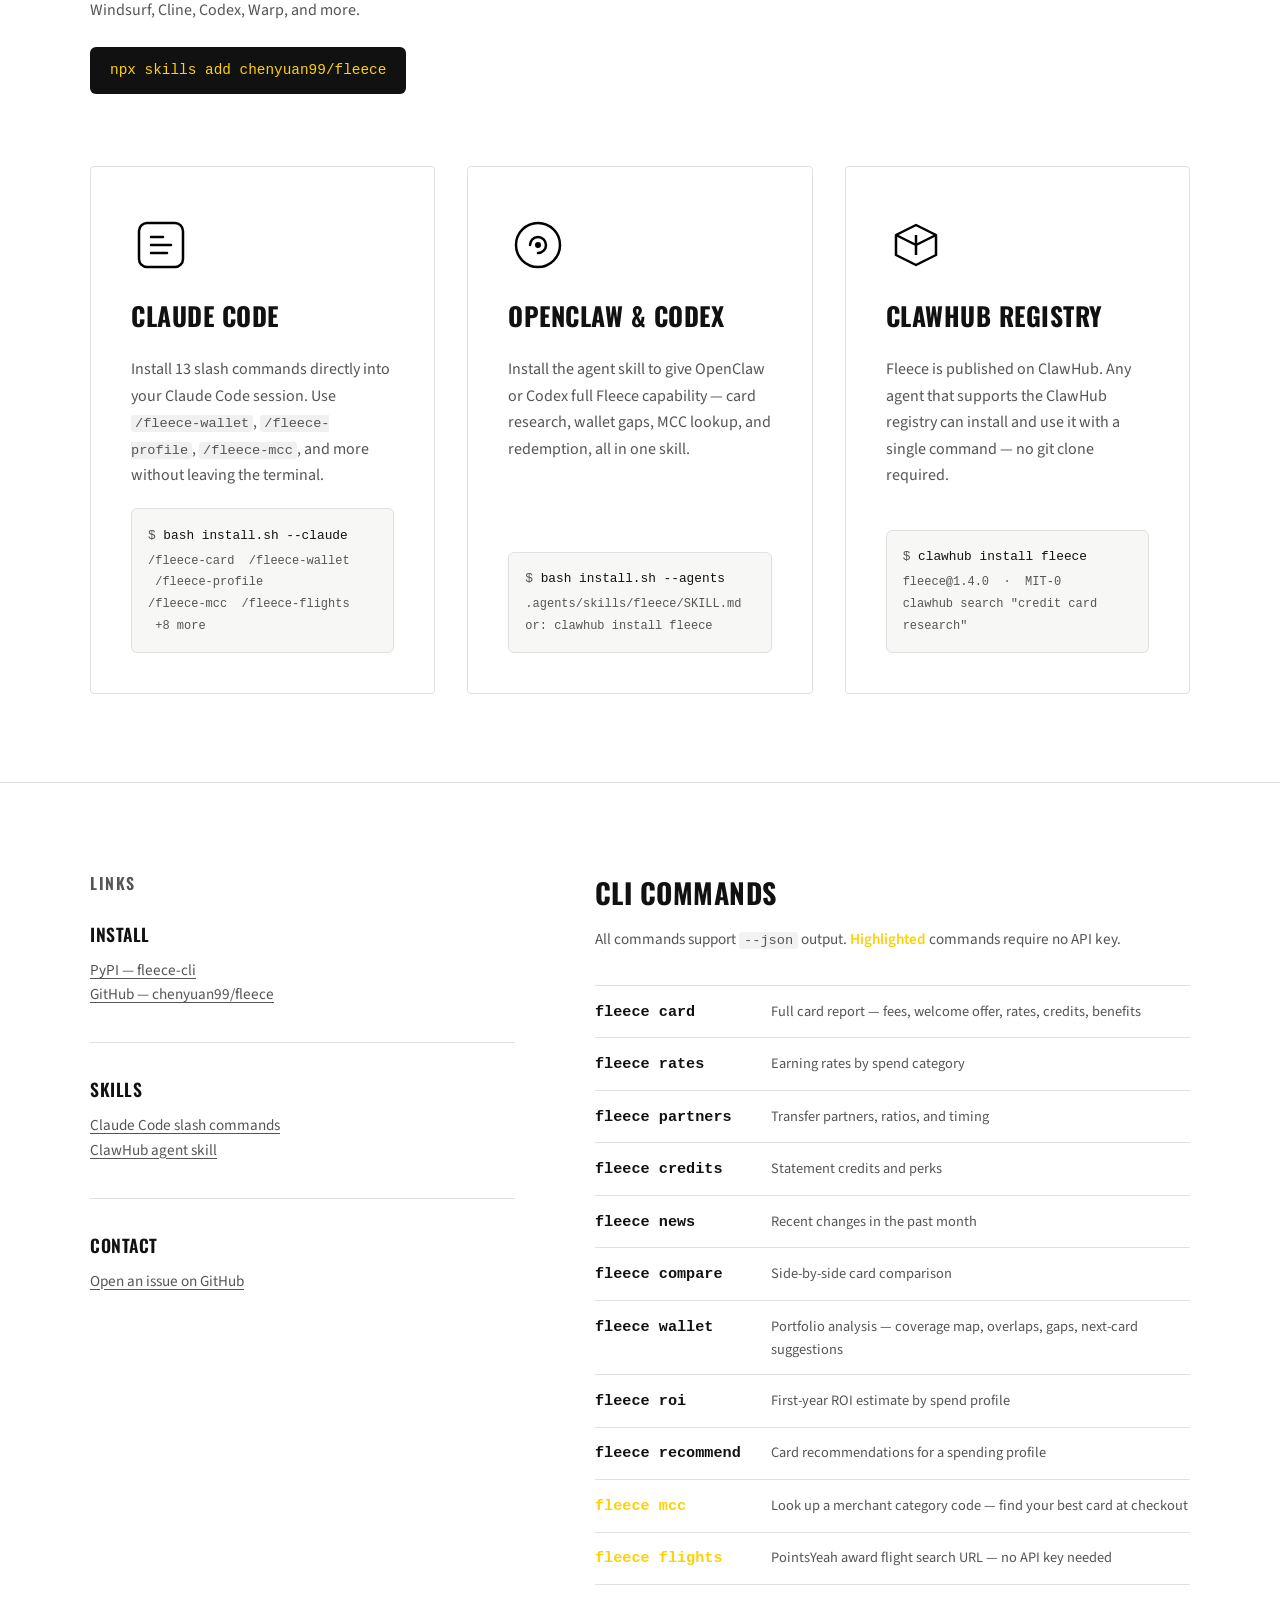
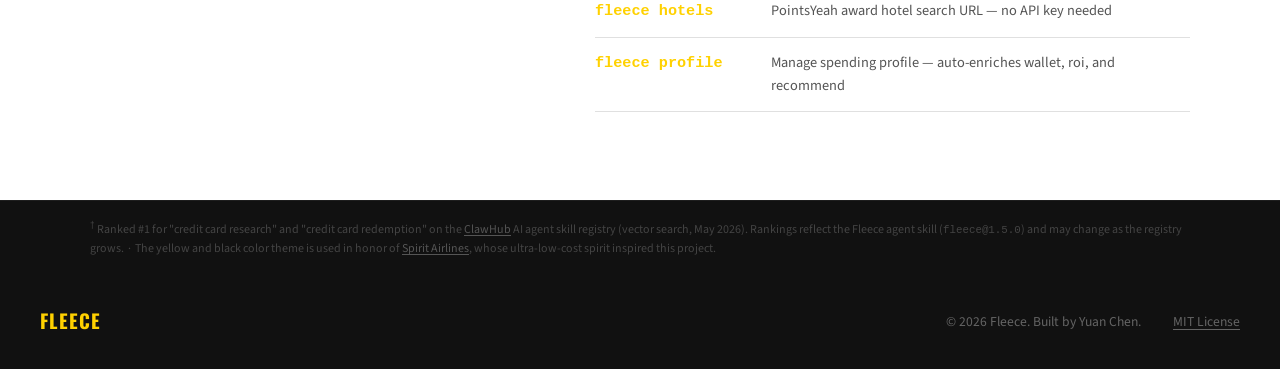
==== commit 576a5cba: "Add iOS app landing page at getfleece.io/ios - docs/ios.html: full landing page matching DESIGN.md (" ====
--- a/docs/index.html
+++ b/docs/index.html
@@ -130,6 +130,47 @@
 
     .nav-links .btn-pill:hover { background: #e6bc00; color: var(--black); }
 
+    /* ── MOBILE NAV ──────────────────────────── */
+    .nav-toggle {
+      display: none;
+      background: none;
+      border: none;
+      cursor: pointer;
+      padding: 8px;
+      flex-direction: column;
+      gap: 5px;
+    }
+    .nav-toggle span {
+      display: block;
+      width: 22px;
+      height: 2px;
+      background: rgba(255,255,255,0.75);
+      transition: background 0.15s;
+    }
+    .nav-toggle:hover span { background: var(--yellow); }
+
+    @media (max-width: 768px) {
+      nav { padding: 0 1.25rem; position: relative; }
+      .nav-toggle { display: flex; }
+      .nav-links {
+        display: none;
+        flex-direction: column;
+        position: absolute;
+        top: 64px;
+        left: 0;
+        right: 0;
+        background: var(--black);
+        border-top: 1px solid #222;
+        padding: 0.5rem 1.25rem 1.25rem;
+        gap: 0;
+        z-index: 99;
+      }
+      .nav-links.open { display: flex; }
+      .nav-links li { padding: 0.6rem 0; border-bottom: 1px solid #1e1e1e; }
+      .nav-links li:last-child { border-bottom: none; padding-top: 0.9rem; }
+      .nav-links .btn-pill { display: inline-block; }
+    }
+
     /* ── HERO ─────────────────────────────────── */
     .hero {
       background: var(--black);
@@ -494,6 +535,30 @@
     }
 
     .footer-right a:hover { color: var(--yellow); }
+
+    /* ── GLOBAL MOBILE FIXES ─────────────────── */
+    @media (max-width: 768px) {
+      body { font-size: 16px; }
+
+      .hero { padding: 4rem 1.25rem 3rem; }
+      .hero h1 { font-size: 2.2rem; }
+      .hero p { font-size: 0.95rem; }
+      .hero-install-box { padding: 1.75rem 1.25rem; }
+
+      .cards-section { padding: 3.5rem 1.25rem; }
+      .announcement { padding: 3.5rem 1.25rem; }
+      .contact-section { padding: 3.5rem 1.25rem; }
+
+      /* stats strip */
+      div[style*="gap:3rem"] { gap: 1.5rem !important; padding: 1.5rem 1.25rem !important; }
+
+      /* cmd list */
+      .cmd-row { flex-direction: column; gap: 0.2rem; }
+      .cmd-name { min-width: unset; }
+
+      footer { padding: 1.5rem 1.25rem; flex-direction: column; align-items: flex-start; gap: 0.75rem; }
+      .footer-right { flex-wrap: wrap; gap: 1rem; }
+    }
   </style>
 </head>
 <body>
@@ -501,12 +566,15 @@
 <!-- NAV -->
 <nav>
   <a class="nav-logo" href="#">Fleece</a>
+  <button class="nav-toggle" aria-label="Toggle navigation" aria-expanded="false">
+    <span></span><span></span><span></span>
+  </button>
   <ul class="nav-links">
     <li><a href="#features">Features</a></li>
     <li><a href="#workflows">Workflows</a></li>
     <li><a href="#agents">Agents</a></li>
     <li><a href="commands">Commands</a></li>
-    <li><a href="#commands">CLI</a></li>
+    <li><a href="ios">iOS</a></li>
     <li><a href="https://github.com/chenyuan99/fleece" target="_blank" class="btn-pill">GitHub</a></li>
   </ul>
 </nav>
@@ -823,5 +891,19 @@
   </div>
 </footer>
 
+<script>
+  var toggle = document.querySelector('.nav-toggle');
+  var links  = document.querySelector('.nav-links');
+  toggle.addEventListener('click', function() {
+    var open = links.classList.toggle('open');
+    toggle.setAttribute('aria-expanded', open);
+  });
+  links.querySelectorAll('a').forEach(function(a) {
+    a.addEventListener('click', function() {
+      links.classList.remove('open');
+      toggle.setAttribute('aria-expanded', 'false');
+    });
+  });
+</script>
 </body>
 </html>
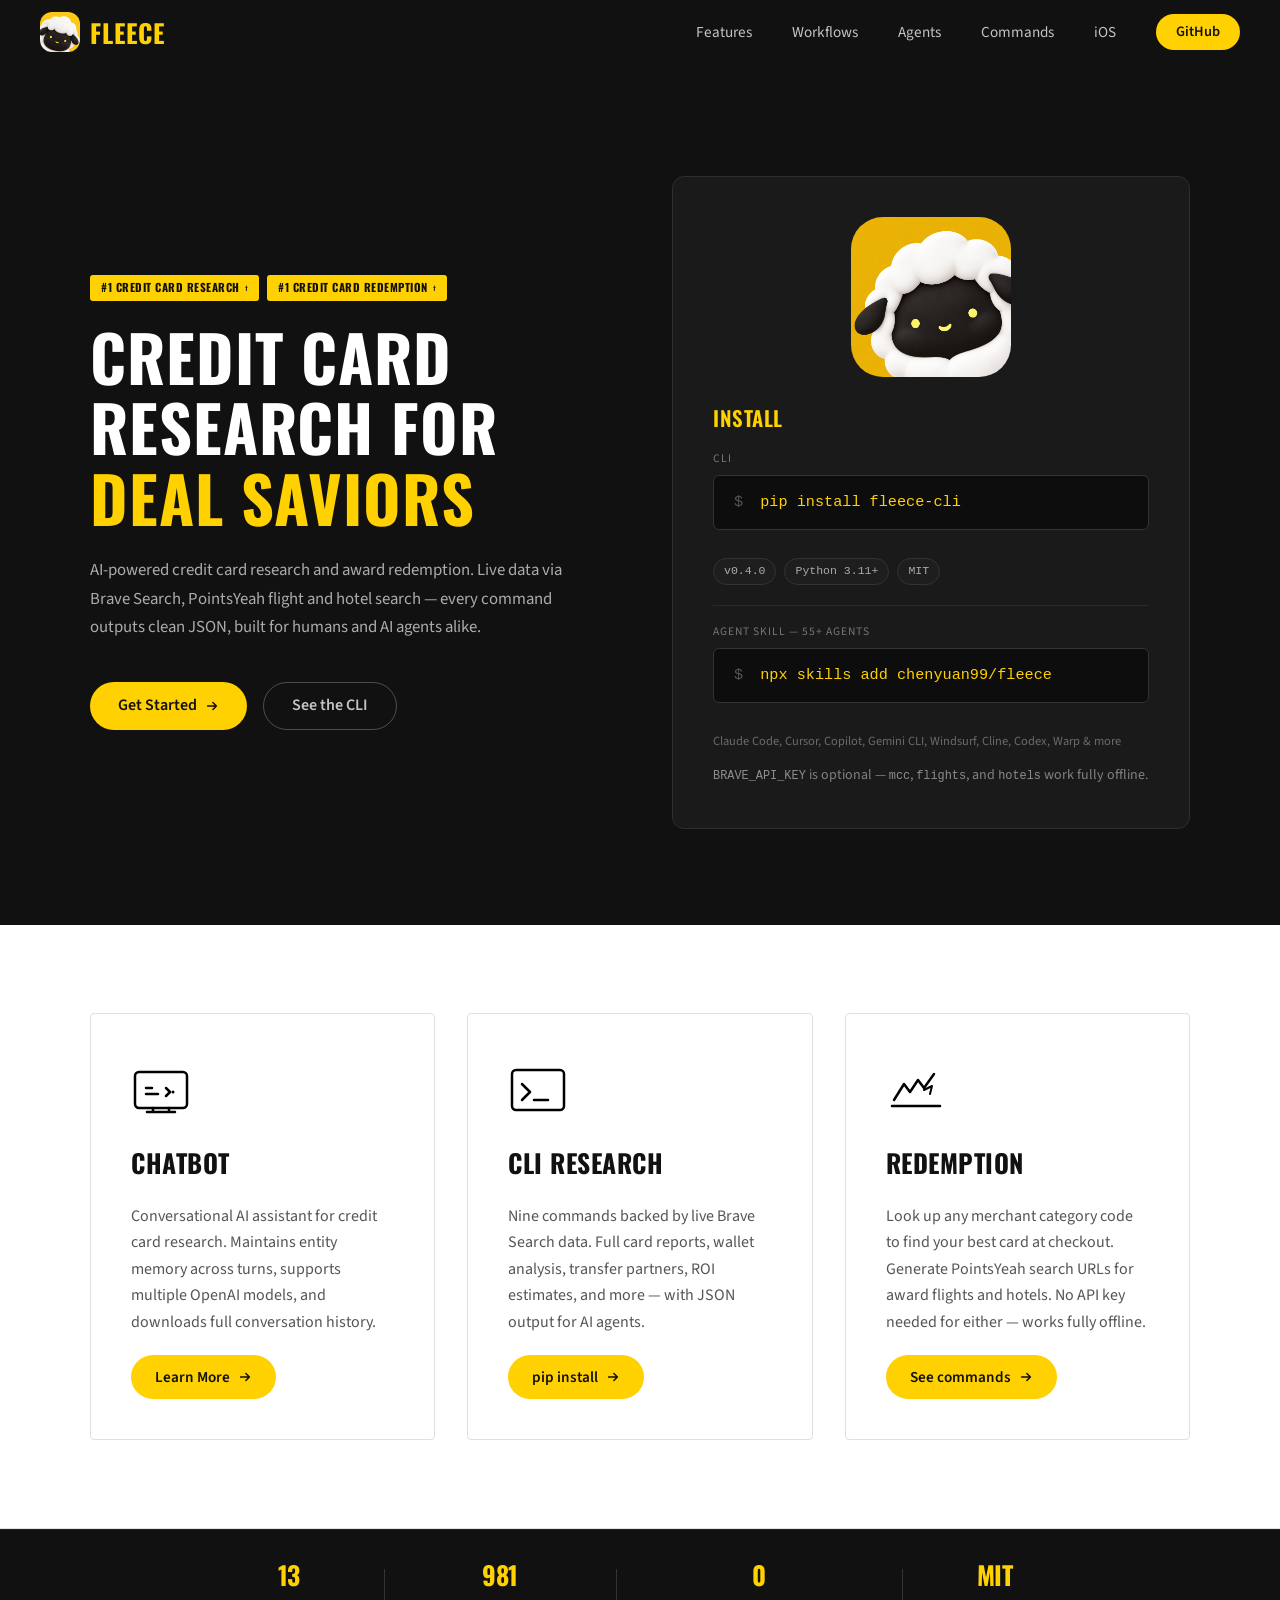
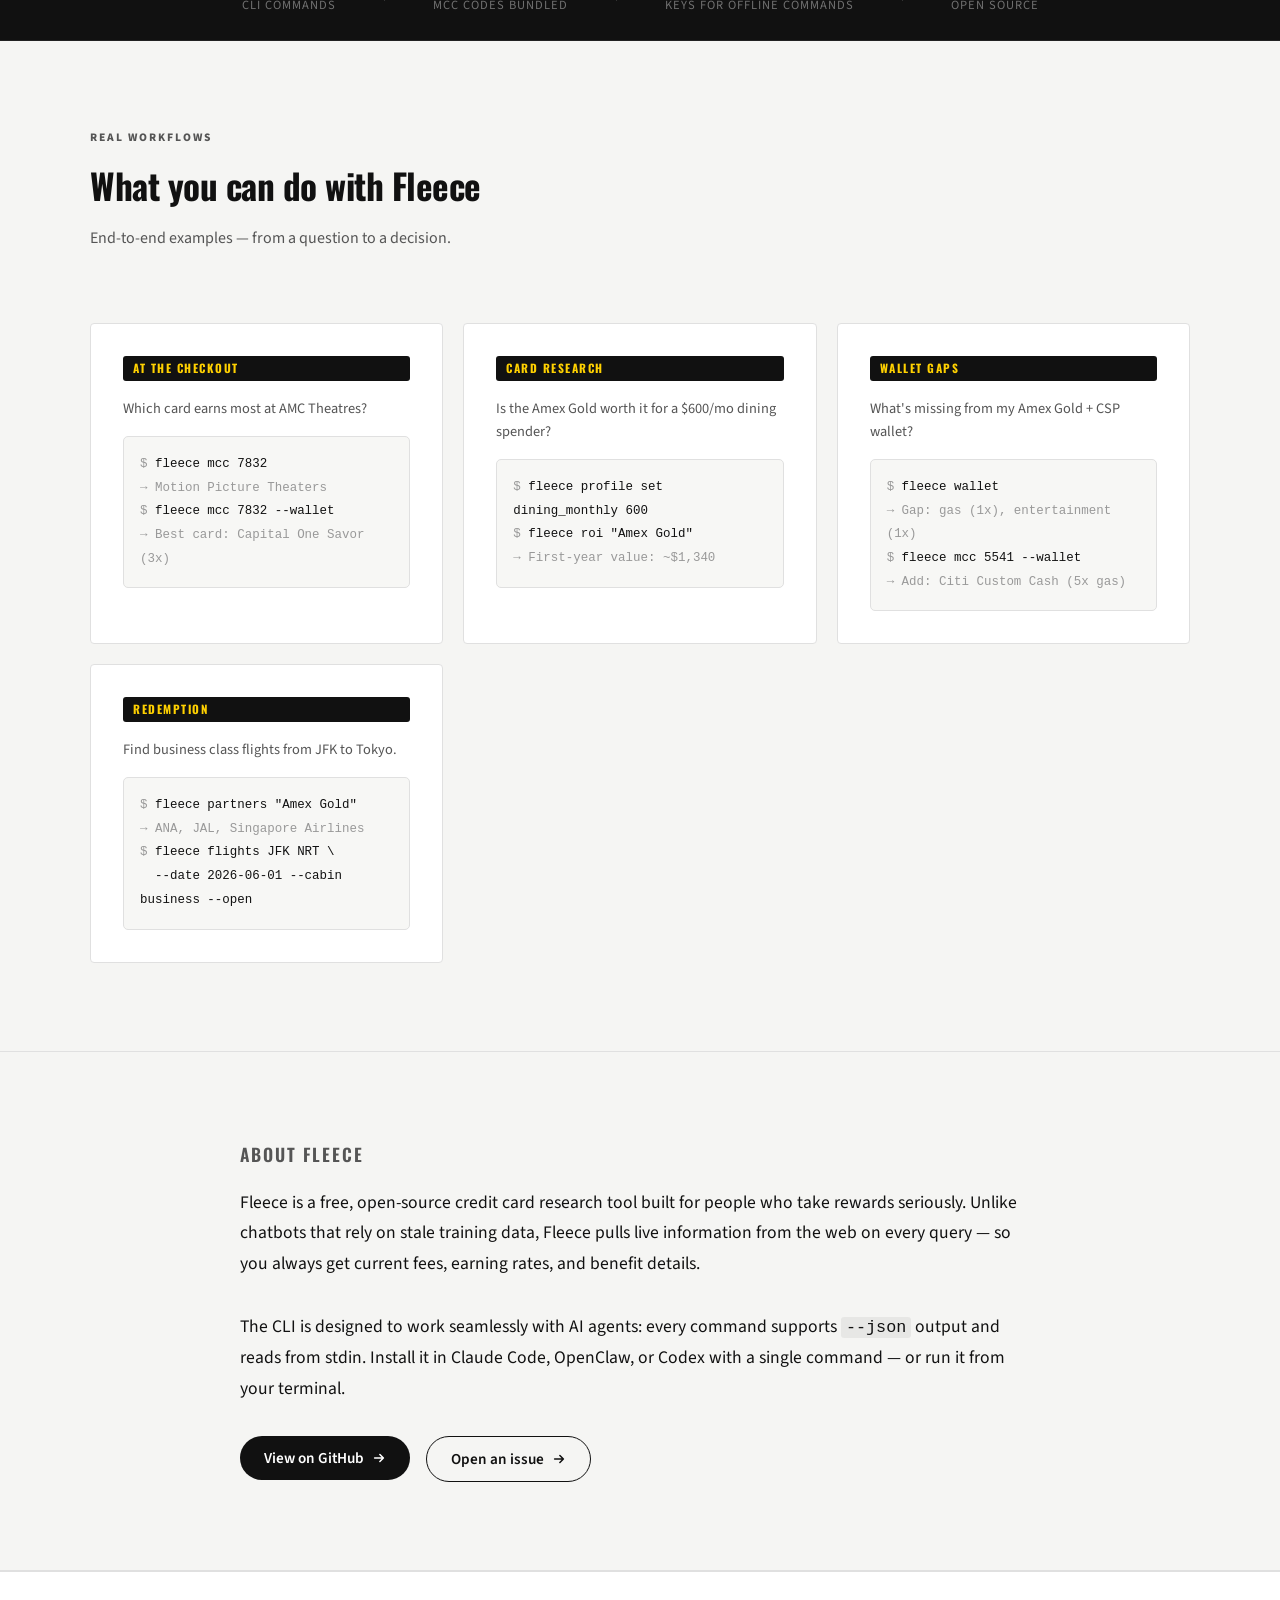
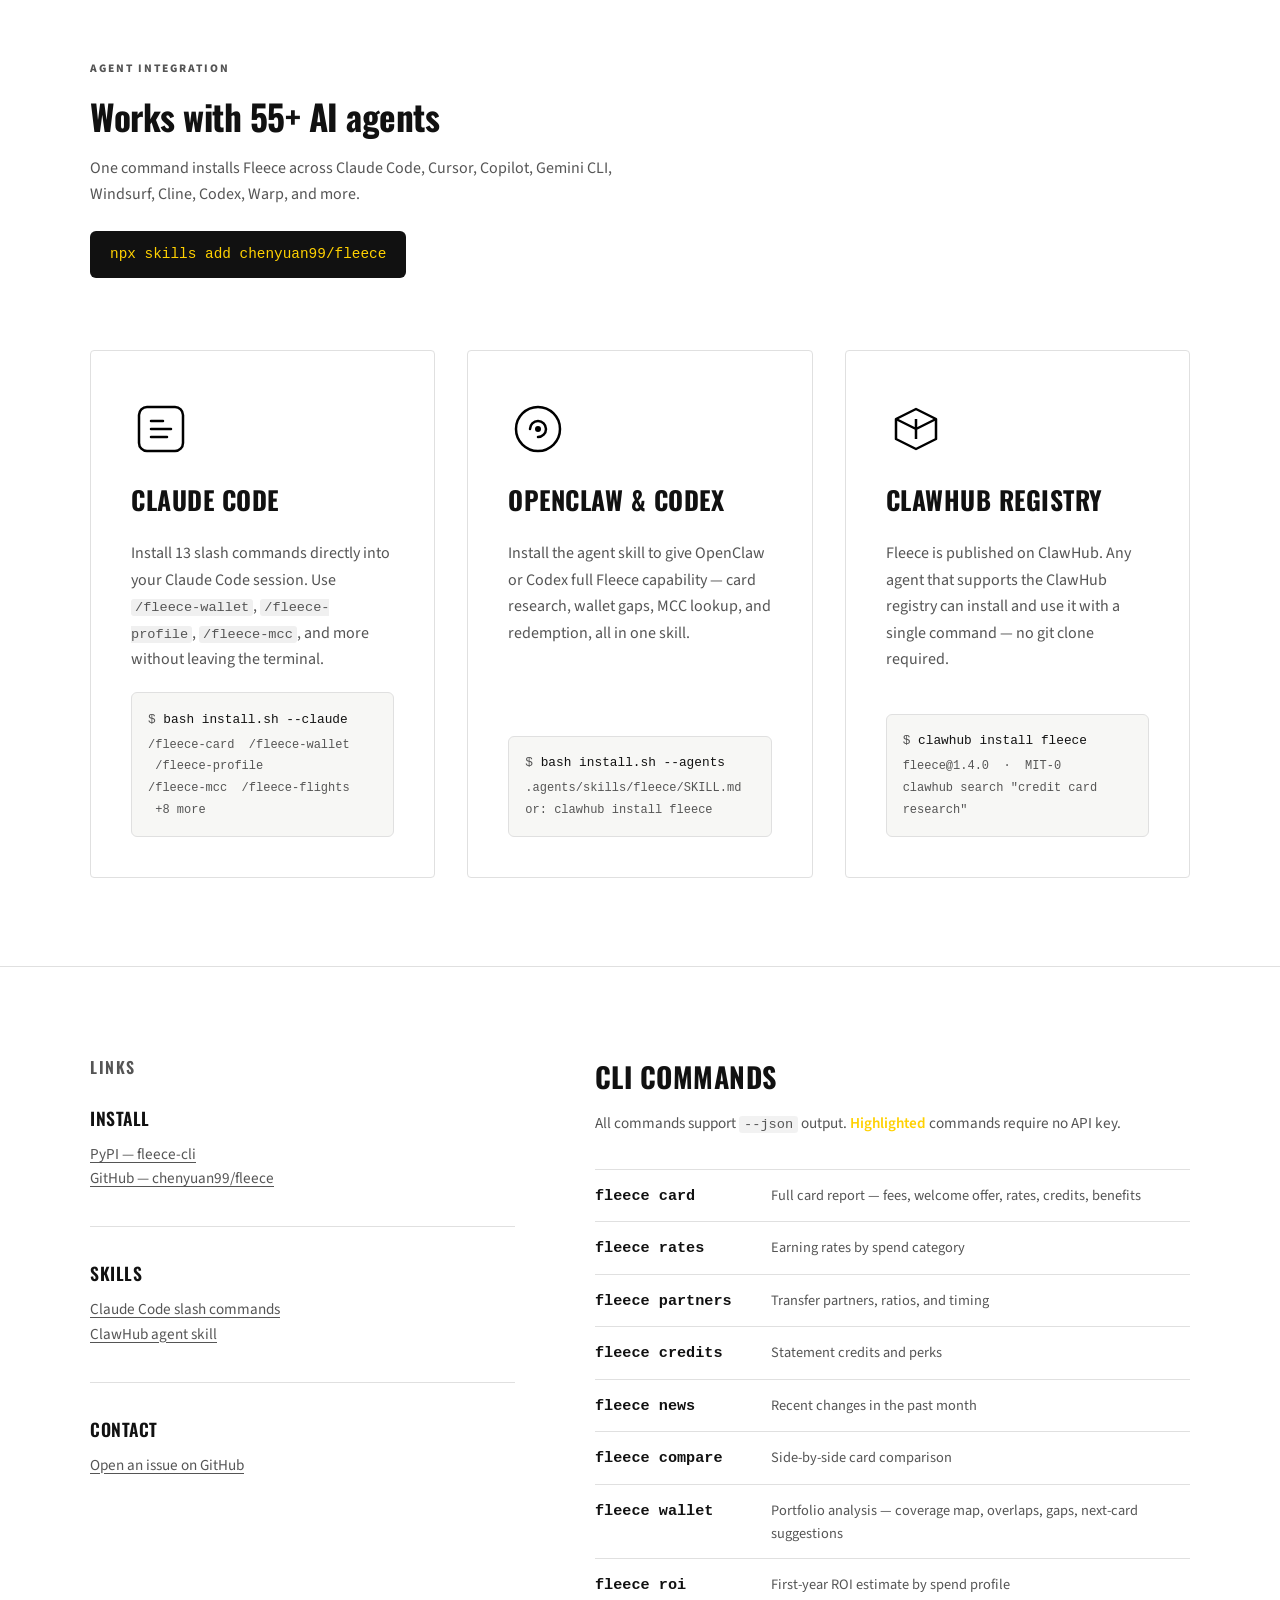
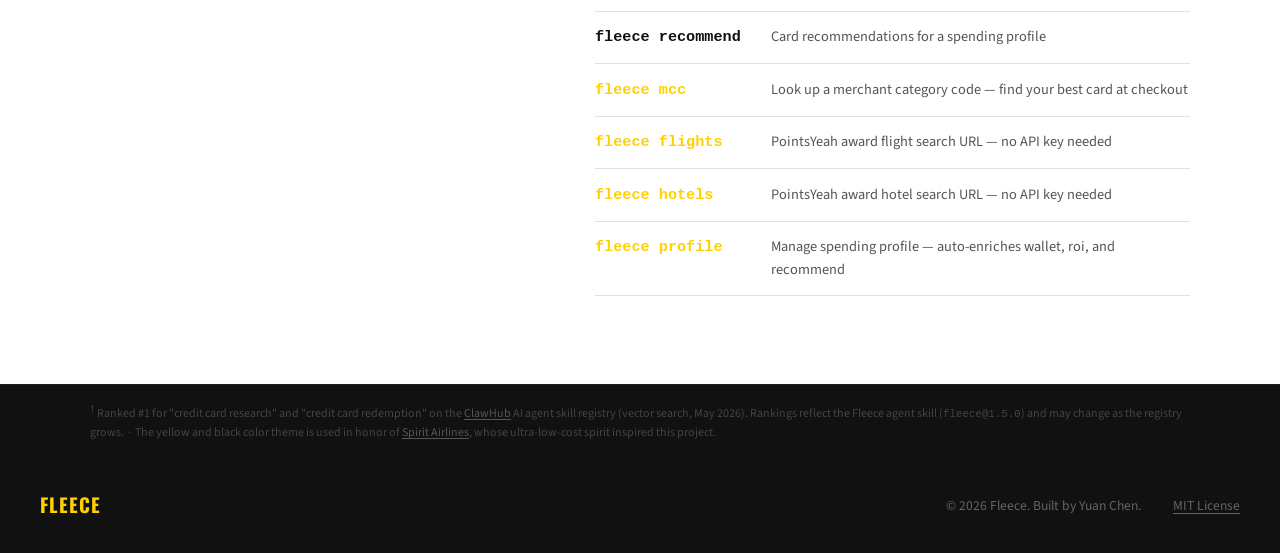
==== commit 1bdd0cde: "Refresh Fleece app and landing page with sheep identity" ====
--- a/docs/index.html
+++ b/docs/index.html
@@ -10,6 +10,8 @@
   <meta name="robots" content="index, follow" />
   <meta name="author" content="Yuan Chen" />
   <link rel="canonical" href="https://getfleece.io/" />
+  <link rel="icon" type="image/png" href="assets/sheep-d1.png" />
+  <link rel="apple-touch-icon" href="assets/sheep-d1.png" />
   <meta name="google-site-verification" content="9DkACCiooe0-omtkzGJUZJPqoG0HAj4QejFEom9wrGA" />
 
   <!-- Open Graph -->
@@ -565,7 +567,7 @@
 
 <!-- NAV -->
 <nav>
-  <a class="nav-logo" href="#">Fleece</a>
+  <a class="nav-logo" href="#" style="display:flex;align-items:center;gap:10px"><img src="assets/sheep-d1.png" alt="" width="40" height="40" style="border-radius:12px" />Fleece</a>
   <button class="nav-toggle" aria-label="Toggle navigation" aria-expanded="false">
     <span></span><span></span><span></span>
   </button>
@@ -598,6 +600,7 @@
       </div>
     </div>
     <div class="hero-install-box">
+      <img src="assets/sheep-d2.png" alt="Fleece sheep companion with white fleece and a friendly black face" width="160" height="160" style="display:block;border-radius:32px;margin:0 auto 24px;max-width:100%;height:auto" />
       <h2>Install</h2>
       <div style="font-size:0.72rem;color:rgba(255,255,255,0.4);text-transform:uppercase;letter-spacing:1px;margin-bottom:0.4rem;">CLI</div>
       <div class="install-cmd"><span>$</span> pip install fleece-cli</div>
